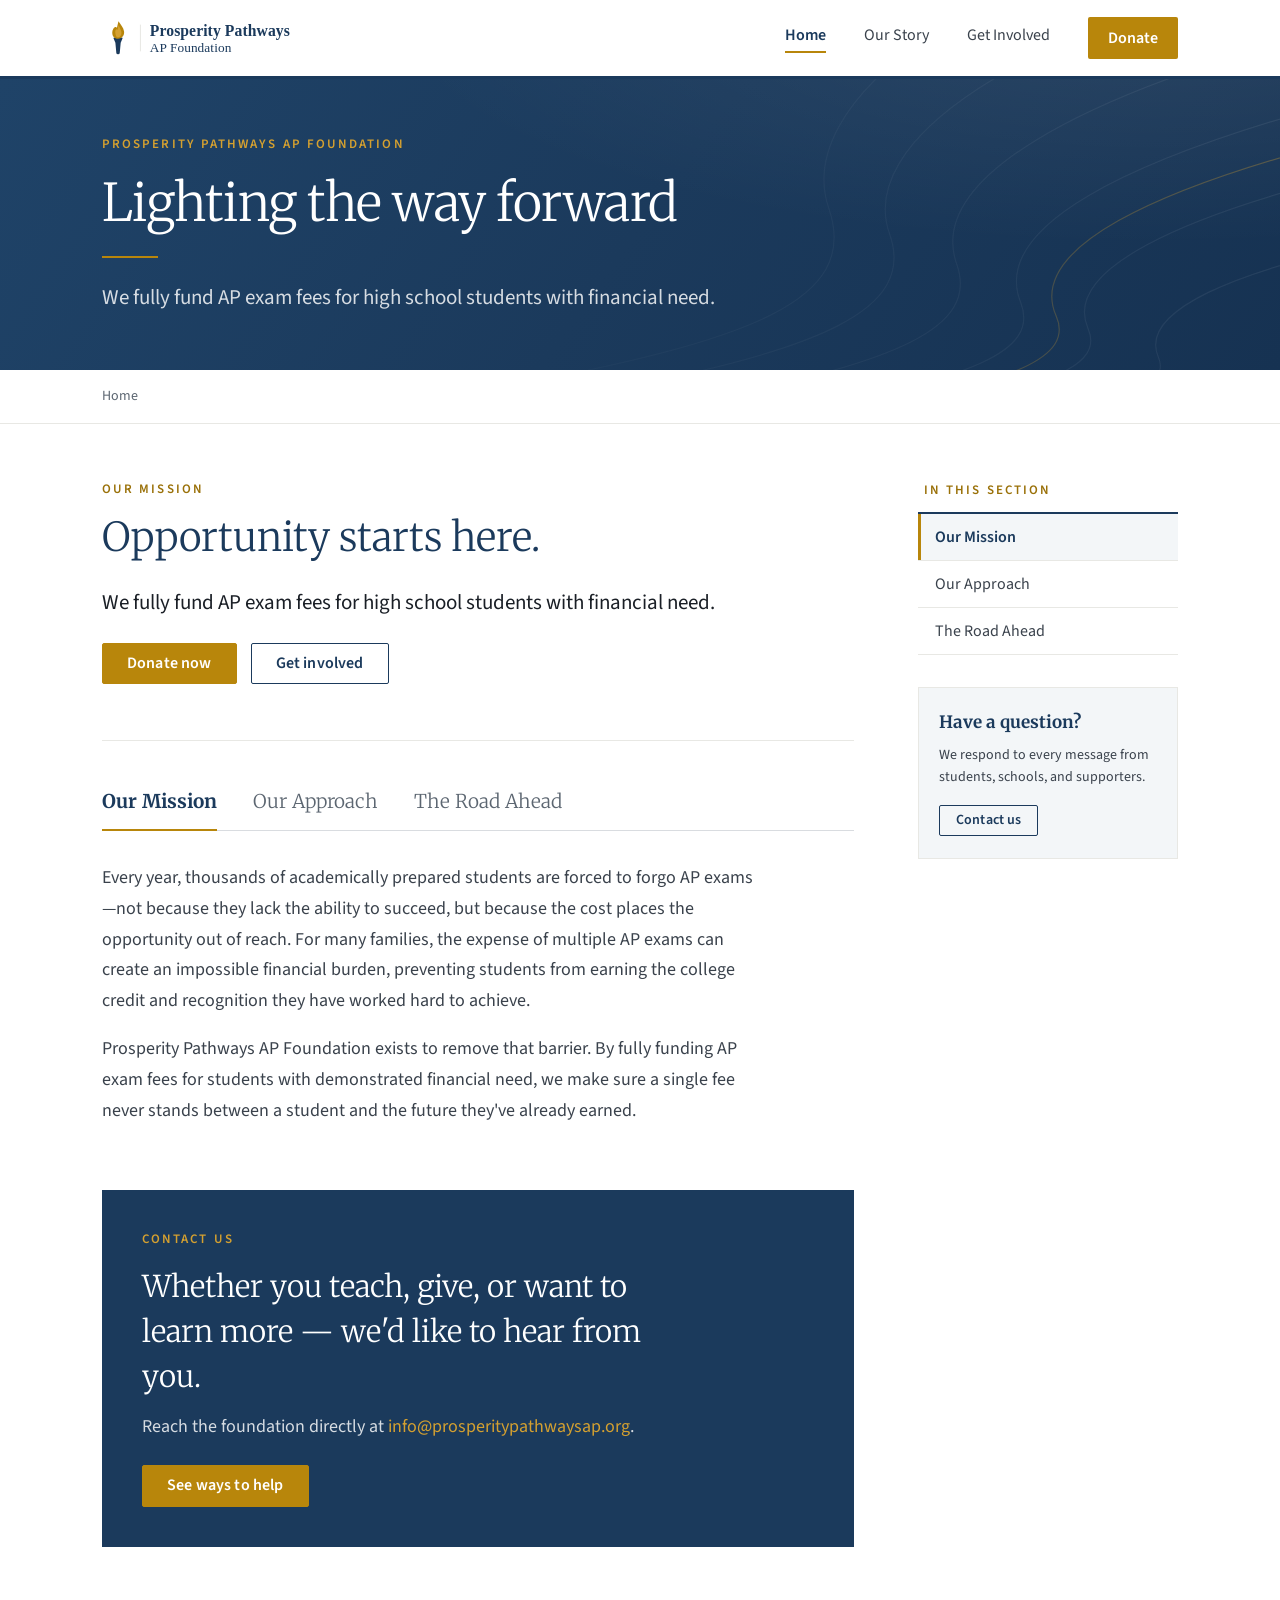
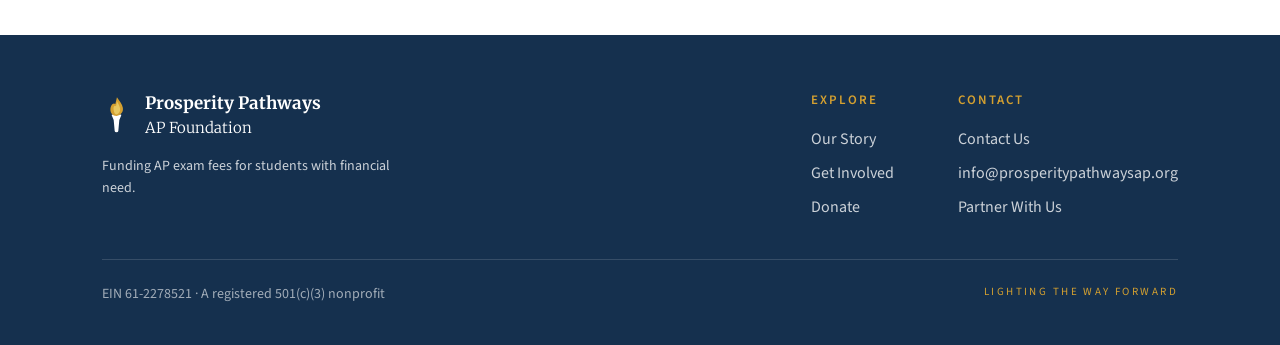
==== index.html @ 49f73cd6 "Updates" ====
<!DOCTYPE html>
<html lang="en">
<head>
  <meta charset="utf-8">
  <meta name="viewport" content="width=device-width, initial-scale=1">
  <meta name="format-detection" content="telephone=no, date=no, address=no, email=no">
  <title>Prosperity Pathways AP Foundation</title>
  <meta name="description" content="A student-founded 501(c)(3) that fully funds AP exam fees for high school students with financial need.">
  <link rel="icon" href="assets/app-icon.svg">
  <link rel="stylesheet" href="site.css">
  <script
    async
    src="https://widgets.givebutter.com/latest.umd.cjs?acct=ISYo7zKFJofUxzoT&p=other"
  ></script>
</head>
<body>
  <header class="nav">
    <div class="container nav-inner">
      <a class="nav-logo" href="index.html"><img src="assets/logo-horizontal.svg" alt="Prosperity Pathways AP Foundation"></a>
      <button class="nav-toggle" aria-label="Open menu" aria-expanded="false">
        <span></span><span></span><span></span>
      </button>
      <nav class="nav-links">
        <a href="index.html" class="active">Home</a>
        <a href="our-story.html">Our Story</a>
        <a href="get-involved.html">Get Involved</a>
        <a href="donate.html" class="cta">Donate</a>
      </nav>
    </div>
  </header>

  <section class="hero">
    <svg class="hero-contours" viewBox="0 0 1600 400" preserveAspectRatio="xMidYMid slice" aria-hidden="true">
      <defs>
        <linearGradient id="hbFade" x1="0" y1="0" x2="1" y2="0">
          <stop offset="0" stop-color="#fff" stop-opacity="0"></stop>
          <stop offset="0.42" stop-color="#fff" stop-opacity="0.25"></stop>
          <stop offset="1" stop-color="#fff" stop-opacity="1"></stop>
        </linearGradient>
        <mask id="hbMask">
          <rect width="1600" height="400" fill="url(#hbFade)"></rect>
        </mask>
      </defs>
      <g mask="url(#hbMask)" fill="none" stroke="#fff" stroke-opacity="0.07" stroke-width="1.5">
        <path d="M1720,-60 C1320,40 1160,150 1196,250 C1224,330 1120,372 880,420"/>
        <path d="M1740,30 C1380,120 1240,210 1276,298 C1300,360 1210,392 1010,430"/>
        <path d="M1760,120 C1452,190 1330,262 1360,330 C1380,376 1314,400 1160,432"/>
        <path d="M1780,210 C1528,256 1424,312 1448,366 C1462,398 1418,414 1316,436"/>
        <path d="M1700,-150 C1252,-40 1072,100 1112,212 C1146,308 1024,356 760,408"/>
        <path d="M1680,-240 C1188,-120 992,52 1036,180 C1076,296 936,344 648,400"/>
      </g>
      <path mask="url(#hbMask)" d="M1760,75 C1416,155 1286,236 1320,314 C1344,368 1262,396 1086,430"
            fill="none" stroke="#D4A030" stroke-opacity="0.32" stroke-width="1.5"/>
    </svg>
    <div class="container hero-inner">
      <div class="eyebrow">Prosperity Pathways AP Foundation</div>
      <h1>Lighting the way forward</h1>
      <div class="rule"></div>
      <p>We fully fund AP exam fees for high school students with financial need.</p>
    </div>
  </section>

  <div class="crumbs">
    <div class="container crumbs-inner"><span>Home</span></div>
  </div>

  <div class="container layout">
    <main>
      <div class="sec-head">
        <span class="eyebrow">Our Mission</span>
        <h2 class="light">Opportunity starts here.</h2>
      </div>
      <p class="lead">We fully fund AP exam fees for high school students with financial need.</p>
      <div class="btn-row" style="margin-bottom:56px">
        <a href="donate.html" class="btn btn-donate">Donate now</a>
        <a href="get-involved.html" class="btn btn-secondary">Get involved</a>
      </div>

      <hr class="hr" style="margin-top:0">

      <div class="tabs">
        <div class="tabbar" role="tablist">
          <button class="tab active" role="tab" data-tab="mission">Our Mission</button>
          <button class="tab" role="tab" data-tab="approach">Our Approach</button>
          <button class="tab" role="tab" data-tab="road">The Road Ahead</button>
        </div>
        <div class="tabpanel prose" data-panel="mission">
          <p>Every year, thousands of academically prepared students are forced to forgo AP exams—not because they lack the ability to succeed, but because the cost places the opportunity out of reach. For many families, the expense of multiple AP exams can create an impossible financial burden, preventing students from earning the college credit and recognition they have worked hard to achieve.
</p>
          <p>Prosperity Pathways AP Foundation exists to remove that barrier. By fully funding AP exam fees for students with demonstrated financial need, we make sure a single fee never stands between a student and the future they've already earned.</p>
        </div>
        <div class="tabpanel prose" data-panel="approach" hidden>
          <p>We work directly through schools rather than around them. We identify students who may qualify and confirm their eligibility together with the school, then fund the exam fee directly and register it before the deadline.</p>
        </div>
        <div class="tabpanel prose" data-panel="road" hidden>
          <p>The road ahead is straightforward: deepen our partnerships, expand to new schools, provide preparation resources, and ensure no eligible student in our partner districts misses an exam over cost.</p>
          <p>Growth, for us, is measured in helping more students acheive their goals.</p>
        </div>
      </div>

      <div class="contact">
        <div class="eyebrow">Contact Us</div>
        <h3>Whether you teach, give, or want to learn more &mdash; we'd like to hear from you.</h3>
        <p>Reach the foundation directly at <a href="mailto:info@prosperitypathwaysap.org">info@prosperitypathwaysap.org</a>.</p>
        <a href="get-involved.html" class="btn btn-donate">See ways to help</a>
      </div>
    </main>

    <aside>
      <nav aria-label="In This Section">
        <button class="side-h side-h-toggle" aria-expanded="false">In This Section <span class="side-h-arrow">▾</span></button>
        <div class="side-list-wrap">
          <ul class="side-list">
          <li><a href="#" class="active" data-jump="mission">Our Mission</a></li>
          <li><a href="#" data-jump="approach">Our Approach</a></li>
          <li><a href="#" data-jump="road">The Road Ahead</a></li>
        </ul>
        </div>
      </nav>
      <div class="side-help">
        <h3>Have a question?</h3>
        <p>We respond to every message from students, schools, and supporters.</p>
        <a href="contact.html" class="btn btn-secondary btn-sm">Contact us</a>
      </div>
    </aside>
  </div>

  <footer class="footer">
    <div class="container footer-inner">
      <div class="footer-top">
        <div class="footer-brand">
          <div class="row">
            <img src="assets/icon-torch-white.svg" alt="">
            <div class="nm">Prosperity Pathways<span>AP Foundation</span></div>
          </div>
          <p>Funding AP exam fees for students with financial need.</p>
        </div>
        <div class="footer-cols">
          <div>
            <h4>Explore</h4>
            <ul>
              <li><a href="our-story.html">Our Story</a></li>
              <li><a href="get-involved.html">Get Involved</a></li>
              <li><a href="donate.html">Donate</a></li>
            </ul>
          </div>
          <div>
            <h4>Contact</h4>
            <ul>
              <li><a href="contact.html">Contact Us</a></li>
              <li><a href="mailto:info@prosperitypathwaysap.org">info@prosperitypathwaysap.org</a></li>
              <li><a href="partner-with-us.html">Partner With Us</a></li>
            </ul>
          </div>
        </div>
      </div>
      <div class="footer-bot">
        <span class="ein">EIN 61-2278521 &middot; A registered 501(c)(3) nonprofit</span>
        <span class="tag">Lighting the way forward</span>
      </div>
    </div>
  </footer>

  <script>
    (function(){
      var tabs = document.querySelectorAll('.tab');
      var jumps = document.querySelectorAll('[data-jump]');
      function show(id){
        tabs.forEach(function(t){ t.classList.toggle('active', t.dataset.tab === id); });
        document.querySelectorAll('.tabpanel').forEach(function(p){ p.hidden = p.dataset.panel !== id; });
        jumps.forEach(function(j){ j.classList.toggle('active', j.dataset.jump === id); });
      }
      tabs.forEach(function(t){ t.addEventListener('click', function(){ show(t.dataset.tab); }); });
      jumps.forEach(function(j){ j.addEventListener('click', function(e){ e.preventDefault(); show(j.dataset.jump); }); });
    })();
  </script>
  <script>
    (function(){
      var toggle = document.querySelector(".nav-toggle");
      var links = document.querySelector(".nav-links");
      if (toggle && links) {
        toggle.addEventListener("click", function(){
          var isOpen = links.classList.toggle("open");
          toggle.classList.toggle("open", isOpen);
          toggle.setAttribute("aria-expanded", isOpen);
        });
      }
    })();
  </script>
  <script>
    (function(){
      var sideToggle = document.querySelector(".side-h-toggle");
      var sideWrap = document.querySelector(".side-list-wrap");
      if (sideToggle && sideWrap) {
        sideToggle.addEventListener("click", function(){
          var isOpen = sideWrap.classList.toggle("open");
          sideToggle.setAttribute("aria-expanded", isOpen);
        });
      }
    })();
  </script>
</body>
</html>
---- site.css ----
/* Prosperity Pathways AP Foundation — standalone website stylesheet.
   Self-contained: design tokens + component styles, no build step. */

@import url('https://fonts.googleapis.com/css2?family=Merriweather:wght@300;400;700&family=Source+Sans+3:wght@400;500;600;700&display=swap');

:root {
  --navy-900:#15304E; --navy-800:#1B3A5C; --navy-700:#244B71;
  --navy-100:#E7ECF1; --navy-050:#F3F6F8;
  --gold-700:#9A7109; --gold-600:#B8860B; --gold-400:#D4A030; --gold-100:#F6EDD6;
  --ink-900:#1A1F26; --ink-700:#3A424C; --ink-500:#5C6671; --ink-400:#8A929C;
  --line-300:#D9DCE0; --line-200:#E8E8E4; --paper-100:#F9F9F6; --white:#FFFFFF;

  --font-serif:'Merriweather',Georgia,'Times New Roman',serif;
  --font-sans:'Source Sans 3',-apple-system,BlinkMacSystemFont,'Segoe UI',sans-serif;

  --container:1140px; --col-gap:64px; --sidebar:260px; --nav-h:76px;
  --ease:cubic-bezier(.4,0,.2,1);
}

/* ---- Base ---- */
*{box-sizing:border-box}
html{scroll-behavior:smooth}
body{margin:0;background:var(--white);color:var(--ink-700);
  font-family:var(--font-sans);font-size:16px;line-height:1.5;-webkit-font-smoothing:antialiased}
a{color:var(--navy-800);text-decoration:none}
img{display:block}
.container{max-width:var(--container);margin:0 auto;padding:0 32px}
.eyebrow{font-size:13px;font-weight:600;letter-spacing:.16em;text-transform:uppercase;color:var(--gold-700)}

/* ---- Nav ---- */
.nav{position:sticky;top:0;z-index:50;background:var(--white);
  border-bottom:3px solid var(--navy-800);box-shadow:0 1px 0 rgba(27,58,92,.06)}
.nav-inner{height:var(--nav-h);display:flex;align-items:center;justify-content:space-between}
.nav-logo img{height:44px}
.nav-links{display:flex;align-items:center;gap:38px}
.nav-links a{font-size:16px;font-weight:400;color:var(--ink-700);
  padding-bottom:4px;border-bottom:2px solid transparent;transition:color .12s var(--ease)}
.nav-links a:hover{color:var(--navy-800)}
.nav-links a.active{font-weight:600;color:var(--navy-800);border-bottom-color:var(--gold-600)}
.nav-links a.cta{color:var(--white);background:var(--gold-600);font-weight:600;
  padding:9px 20px;border-radius:2px;border:0;transition:background .12s var(--ease)}
.nav-links a.cta:hover{background:var(--gold-700)}

/* ---- Hero ---- */
.hero{
  position:relative;
  overflow:hidden;
  background:
    radial-gradient(110% 150% at 90% -25%, rgba(255,255,255,0.08), rgba(255,255,255,0) 55%),
    linear-gradient(125deg, #1F4368 0%, #1B3A5C 50%, #163252 100%);
  color:var(--white);min-height:280px;display:flex;align-items:center;text-align:left
}
.hero-contours{position:absolute;inset:0;width:100%;height:100%;pointer-events:none}
.hero-inner{position:relative;z-index:1;padding-top:56px;padding-bottom:56px;width:100%}
.hero .eyebrow{color:var(--gold-400);margin-bottom:18px}
.hero h1{font-family:var(--font-serif);font-weight:300;font-size:52px;line-height:1.15;
  letter-spacing:-.01em;margin:0;max-width:880px}
.hero .rule{width:56px;height:2px;background:var(--gold-600);margin:24px 0 0}
.hero p{font-size:21px;line-height:1.5;color:rgba(255,255,255,.82);margin:24px 0 0;max-width:720px}

/* ---- Breadcrumb ---- */
.crumbs{border-bottom:1px solid var(--line-200);background:var(--white)}
.crumbs-inner{padding-top:16px;padding-bottom:16px;font-size:14px;color:var(--ink-500);display:flex;align-items:center;gap:8px;flex-wrap:wrap}
.crumbs a{color:var(--navy-800);font-weight:600}
.crumbs .sep{color:var(--gold-600)}

/* ---- Two-column layout ---- */
.layout{display:grid;grid-template-columns:1fr var(--sidebar);gap:var(--col-gap);
  align-items:start;padding-top:56px;padding-bottom:88px}
main{min-width:0}
aside{position:sticky;top:calc(var(--nav-h) + 24px)}

/* ---- Sidebar nav ---- */
.side-h{font-size:13px;font-weight:600;letter-spacing:.16em;text-transform:uppercase;
  color:var(--gold-700);padding-bottom:12px;border-bottom:2px solid var(--navy-800);margin:0}
.side-list{list-style:none;margin:0;padding:0}
.side-list li{border-bottom:1px solid var(--line-200)}
.side-list a{display:block;font-size:16px;color:var(--ink-700);padding:11px 14px;
  border-left:3px solid transparent;transition:background .12s var(--ease),color .12s var(--ease)}
.side-list a:hover{background:var(--paper-100);color:var(--navy-800)}
.side-list a.active{font-weight:600;color:var(--navy-800);border-left-color:var(--gold-600);background:var(--navy-050)}
.side-help{margin-top:32px;padding:22px 20px;background:var(--navy-050);border:1px solid var(--line-200)}
.side-help h3{font-family:var(--font-serif);font-weight:700;font-size:17px;color:var(--navy-800);margin:0 0 8px}
.side-help p{font-size:14px;line-height:1.6;color:var(--ink-700);margin:0 0 16px}

/* ---- Section heading ---- */
.sec-head{margin-bottom:24px}
.sec-head .eyebrow{display:block;margin-bottom:12px}
.sec-head h2{font-family:var(--font-serif);font-weight:700;font-size:30px;line-height:1.3;color:var(--navy-800);margin:0}
.sec-head h2.light{font-weight:300;font-size:40px}

/* ---- Prose ---- */
.prose{font-size:18px;line-height:1.7;color:var(--ink-700);max-width:660px}
.prose p{margin:0 0 18px}
.prose p:last-child{margin-bottom:0}
.lead{font-size:21px;line-height:1.5;color:var(--ink-900);max-width:640px;margin:0 0 24px}

/* ---- Buttons ---- */
.btn{display:inline-flex;align-items:center;justify-content:center;gap:10px;
  font-family:var(--font-sans);font-weight:600;font-size:16px;line-height:1.1;letter-spacing:.01em;
  padding:11px 24px;border-radius:2px;border:1px solid transparent;cursor:pointer;
  transition:background .12s var(--ease),color .12s var(--ease),border-color .12s var(--ease)}
.btn-lg{padding:15px 34px;font-size:18px}
.btn-sm{padding:7px 16px;font-size:14px}
.btn-primary{background:var(--navy-800);color:var(--white);border-color:var(--navy-800)}
.btn-primary:hover{background:var(--navy-700);border-color:var(--navy-700)}
.btn-secondary{background:transparent;color:var(--navy-800);border-color:var(--navy-800)}
.btn-secondary:hover{background:var(--navy-800);color:var(--white)}
.btn-donate{background:var(--gold-600);color:var(--white);border-color:var(--gold-600)}
.btn-donate:hover{background:var(--gold-700);border-color:var(--gold-700)}
.btn-row{display:flex;gap:14px;flex-wrap:wrap}

/* ---- Divider ---- */
.hr{border:0;height:0;border-top:1px solid var(--line-200);margin:48px 0}
.hr-gold{border:0;height:0;border-top:2px solid var(--gold-600);width:56px;margin:0}

/* ---- Tabs (home) ---- */
.tabs{margin-top:48px}
.tabbar{display:flex;gap:36px;border-bottom:1px solid var(--line-300)}
.tab{appearance:none;background:none;border:0;cursor:pointer;font-family:var(--font-serif);
  font-size:19px;font-weight:300;color:var(--ink-500);padding:0 0 16px;margin-bottom:-1px;
  border-bottom:2px solid transparent;transition:color .12s var(--ease)}
.tab:hover{color:var(--navy-800)}
.tab.active{font-weight:700;color:var(--navy-800);border-bottom-color:var(--gold-600)}
.tabpanel{padding-top:32px}
.tabpanel[hidden]{display:none}

/* ---- Contact block ---- */
.contact{margin-top:64px;background:var(--navy-800);color:var(--white);padding:40px}
.contact .eyebrow{color:var(--gold-400);margin-bottom:14px}
.contact h3{font-family:var(--font-serif);font-weight:300;font-size:30px;margin:0 0 14px;max-width:520px}
.contact p{font-size:18px;line-height:1.6;color:rgba(255,255,255,.82);margin:0 0 24px;max-width:520px}
.contact a{color:var(--gold-400)}
.contact a.btn{color:var(--white)}

/* ---- Impact list (donate) ---- */
.impact-label{font-size:14px;font-weight:600;color:var(--ink-500);margin:0 0 14px}
.impact-list{list-style:none;margin:0 0 36px;padding:0;display:flex;flex-direction:column;gap:10px;max-width:480px}
.impact-list li{font-size:16px;line-height:1.5;color:var(--ink-700)}
.impact-list strong{color:var(--navy-800);font-family:var(--font-serif);font-weight:700}
.impact-list li.recommended{background:var(--gold-100);margin:0 -16px;padding:10px 16px;border-radius:4px}
.impact-list .rec-tag{display:inline-block;margin-left:8px;font-size:11px;font-weight:700;letter-spacing:.08em;text-transform:uppercase;color:var(--gold-700);background:var(--white);padding:2px 8px;border-radius:999px;vertical-align:middle}
.donate-action{display:flex;align-items:center;gap:18px;flex-wrap:wrap;margin-bottom:8px}
.donate-widget{margin-bottom:8px;max-width:480px}
.donate-action .note{font-size:14px;color:var(--ink-500)}
.donate-action .note strong{color:var(--navy-800)}
.other-input{font-family:var(--font-sans,inherit);font-size:16px;padding:13px 16px;border:1px solid var(--line-300);
  border-radius:4px;width:160px;color:var(--navy-800)}
.other-input:focus{outline:none;border-color:var(--navy-800)}

/* ---- Definition list (contact) ---- */
.dl{margin:0;display:grid;grid-template-columns:140px 1fr;row-gap:12px;font-size:16px}
.dl dt{color:var(--ink-400);font-weight:600}
.dl dd{margin:0}

/* ---- Bio cards ---- */
.bios{display:flex;flex-direction:column;gap:12px;margin-top:8px}
.bio{border:1px solid var(--ink-100,#e8e6df);border-radius:6px;padding:0 20px}
.bio summary{display:flex;gap:20px;align-items:center;padding:16px 0;cursor:pointer;list-style:none}
.bio summary::-webkit-details-marker{display:none}
.bio summary::marker{content:''}
.bio .mono,.bio .avatar{width:76px;height:76px;flex:none;border-radius:2px;background:var(--navy-800);color:var(--white);
  display:flex;align-items:center;justify-content:center;font-family:var(--font-serif);font-weight:300;font-size:26px;overflow:hidden}
.bio .avatar img{width:100%;height:100%;object-fit:cover;display:block}
.bio .avatar .avatar-fallback{width:100%;height:100%;display:none;align-items:center;justify-content:center}
.bio .bio-head{flex:1}
.bio h3{font-family:var(--font-serif);font-weight:700;font-size:17px;color:var(--navy-800);margin:0}
.bio .role{font-size:12px;font-weight:600;letter-spacing:.14em;text-transform:uppercase;color:var(--gold-700);margin:4px 0 0}
.bio .role .tag{display:inline-block;margin-left:8px;padding:2px 8px;border-radius:999px;background:var(--ink-100,#f0efe9);color:var(--ink-500);font-size:11px;letter-spacing:.1em;text-transform:uppercase;font-weight:600;vertical-align:middle}
.bio .chevron{flex:none;font-size:22px;color:var(--ink-400);transition:transform .2s ease}
.bio[open] .chevron{transform:rotate(90deg)}
.bio p{font-size:15px;line-height:1.7;color:var(--ink-700);margin:0 0 14px;max-width:560px}
.bio p:last-of-type{margin-bottom:20px}
.bios + .sec-head,.bios + .bio-group-head{margin-top:48px}
.bio-group-head{font-family:var(--font-serif);font-weight:700;font-size:16px;color:var(--navy-800);margin:0 0 16px}

/* ---- Testimonials ---- */
.testimonials{display:grid;grid-template-columns:repeat(auto-fit,minmax(280px,1fr));gap:24px;margin-bottom:48px}
.testimonial{background:var(--white);border:1px solid var(--line-300);padding:28px}
.testimonial .quote-mark{font-family:var(--font-serif);font-size:48px;line-height:.6;color:var(--gold-600);margin:0 0 8px}
.testimonial .quote-text{font-size:16px;line-height:1.7;color:var(--ink-700);margin:0 0 22px}
.testimonial .t-foot{display:flex;align-items:center;gap:14px}
.testimonial .avatar{width:48px;height:48px;flex:none;border-radius:2px;background:var(--navy-800);color:var(--white);
  display:flex;align-items:center;justify-content:center;font-family:var(--font-serif);font-weight:300;font-size:17px;overflow:hidden}
.testimonial .avatar img{width:100%;height:100%;object-fit:cover;display:block}
.testimonial .avatar .avatar-fallback{width:100%;height:100%;display:none;align-items:center;justify-content:center}
.testimonial .t-name{font-weight:700;color:var(--navy-800);font-size:15px}
.testimonial .t-role{font-size:13px;color:var(--ink-500)}

/* ---- Get Involved sections ---- */
.involve{margin-bottom:48px}
.involve:last-child{margin-bottom:0}
.involve p{max-width:620px;margin:0 0 22px}

/* ---- Footer ---- */
.footer{background:var(--navy-900);color:rgba(255,255,255,.78)}
.footer-inner{padding-top:56px;padding-bottom:40px}
.footer-top{display:flex;justify-content:space-between;gap:48px;flex-wrap:wrap}
.footer-brand{max-width:320px}
.footer-brand .row{display:flex;align-items:center;gap:14px;margin-bottom:16px}
.footer-brand img{height:40px}
.footer-brand .nm{font-family:var(--font-serif);font-weight:700;font-size:17px;color:var(--white)}
.footer-brand .nm span{display:block;font-weight:300;font-size:15px}
.footer-brand p{font-size:14px;line-height:1.6;margin:0}
.footer-cols{display:flex;gap:64px;flex-wrap:wrap}
.footer-cols h4{font-size:13px;font-weight:600;letter-spacing:.16em;text-transform:uppercase;color:var(--gold-400);margin:0 0 16px}
.footer-cols ul{list-style:none;margin:0;padding:0;display:flex;flex-direction:column;gap:10px}
.footer-cols a{color:rgba(255,255,255,.78);transition:color .12s var(--ease)}
.footer-cols a:hover{color:var(--white)}
.footer-bot{border-top:1px solid rgba(255,255,255,.14);margin-top:40px;padding-top:24px;
  display:flex;justify-content:space-between;gap:16px;flex-wrap:wrap}
.footer-bot .ein{font-size:14px;color:rgba(255,255,255,.6)}
.footer-bot .tag{font-size:11px;letter-spacing:.22em;text-transform:uppercase;color:var(--gold-400)}

/* ---- Form embed (share your story) ---- */
.form-embed{width:100%;border:1px solid var(--line-300);border-radius:4px;margin:24px 0}

/* ---- Hamburger toggle (hidden on desktop) ---- */
.nav-toggle{display:none;flex-direction:column;justify-content:center;gap:5px;
  width:32px;height:32px;background:none;border:0;cursor:pointer;padding:0}
.nav-toggle span{display:block;width:100%;height:2px;background:var(--navy-800);
  transition:transform .2s var(--ease),opacity .2s var(--ease)}
.nav-toggle.open span:nth-child(1){transform:translateY(7px) rotate(45deg)}
.nav-toggle.open span:nth-child(2){opacity:0}
.nav-toggle.open span:nth-child(3){transform:translateY(-7px) rotate(-45deg)}

/* ---- Sidebar accordion toggle (acts as plain heading on desktop) ---- */
.side-h-toggle{display:flex;align-items:center;justify-content:space-between;width:100%;
  background:none;border:0;cursor:default;text-align:left;font:inherit;
  font-size:13px;font-weight:600;letter-spacing:.16em;text-transform:uppercase;
  color:var(--gold-700);padding-bottom:12px;border-bottom:2px solid var(--navy-800);margin:0}
.side-h-arrow{display:none}

/* ---- Responsive ---- */
@media (max-width:880px){
  .layout{grid-template-columns:1fr;gap:48px}
  aside{position:static}
  .hero h1{font-size:38px}
  .nav-logo img{height:38px}
}

@media (max-width:880px){
  /* Sidebar becomes a real accordion only at narrower widths, where it would otherwise drop below content */
  .side-h-toggle{cursor:pointer}
  .side-h-arrow{display:inline-block;transition:transform .2s var(--ease)}
  .side-h-toggle[aria-expanded="true"] .side-h-arrow{transform:rotate(180deg)}
  .side-list-wrap{max-height:0;overflow:hidden;transition:max-height .25s var(--ease)}
  .side-list-wrap.open{max-height:600px}
}

@media (max-width:768px){
  .nav-toggle{display:flex}
  .nav-links{display:none;position:absolute;top:100%;left:0;right:0;
    flex-direction:column;align-items:stretch;gap:0;background:var(--white);
    border-bottom:3px solid var(--navy-800);box-shadow:0 8px 16px rgba(27,58,92,.12);
    padding:8px 0}
  .nav-links.open{display:flex}
  .nav-links a{padding:14px 32px;border-bottom:1px solid var(--line-200);border-left:0}
  .nav-links a.cta{margin:8px 32px;text-align:center;border-radius:2px}
  .nav{position:relative}
}

@media (max-width:560px){
  .hero h1{font-size:32px}
  body{overflow-x:hidden}
}
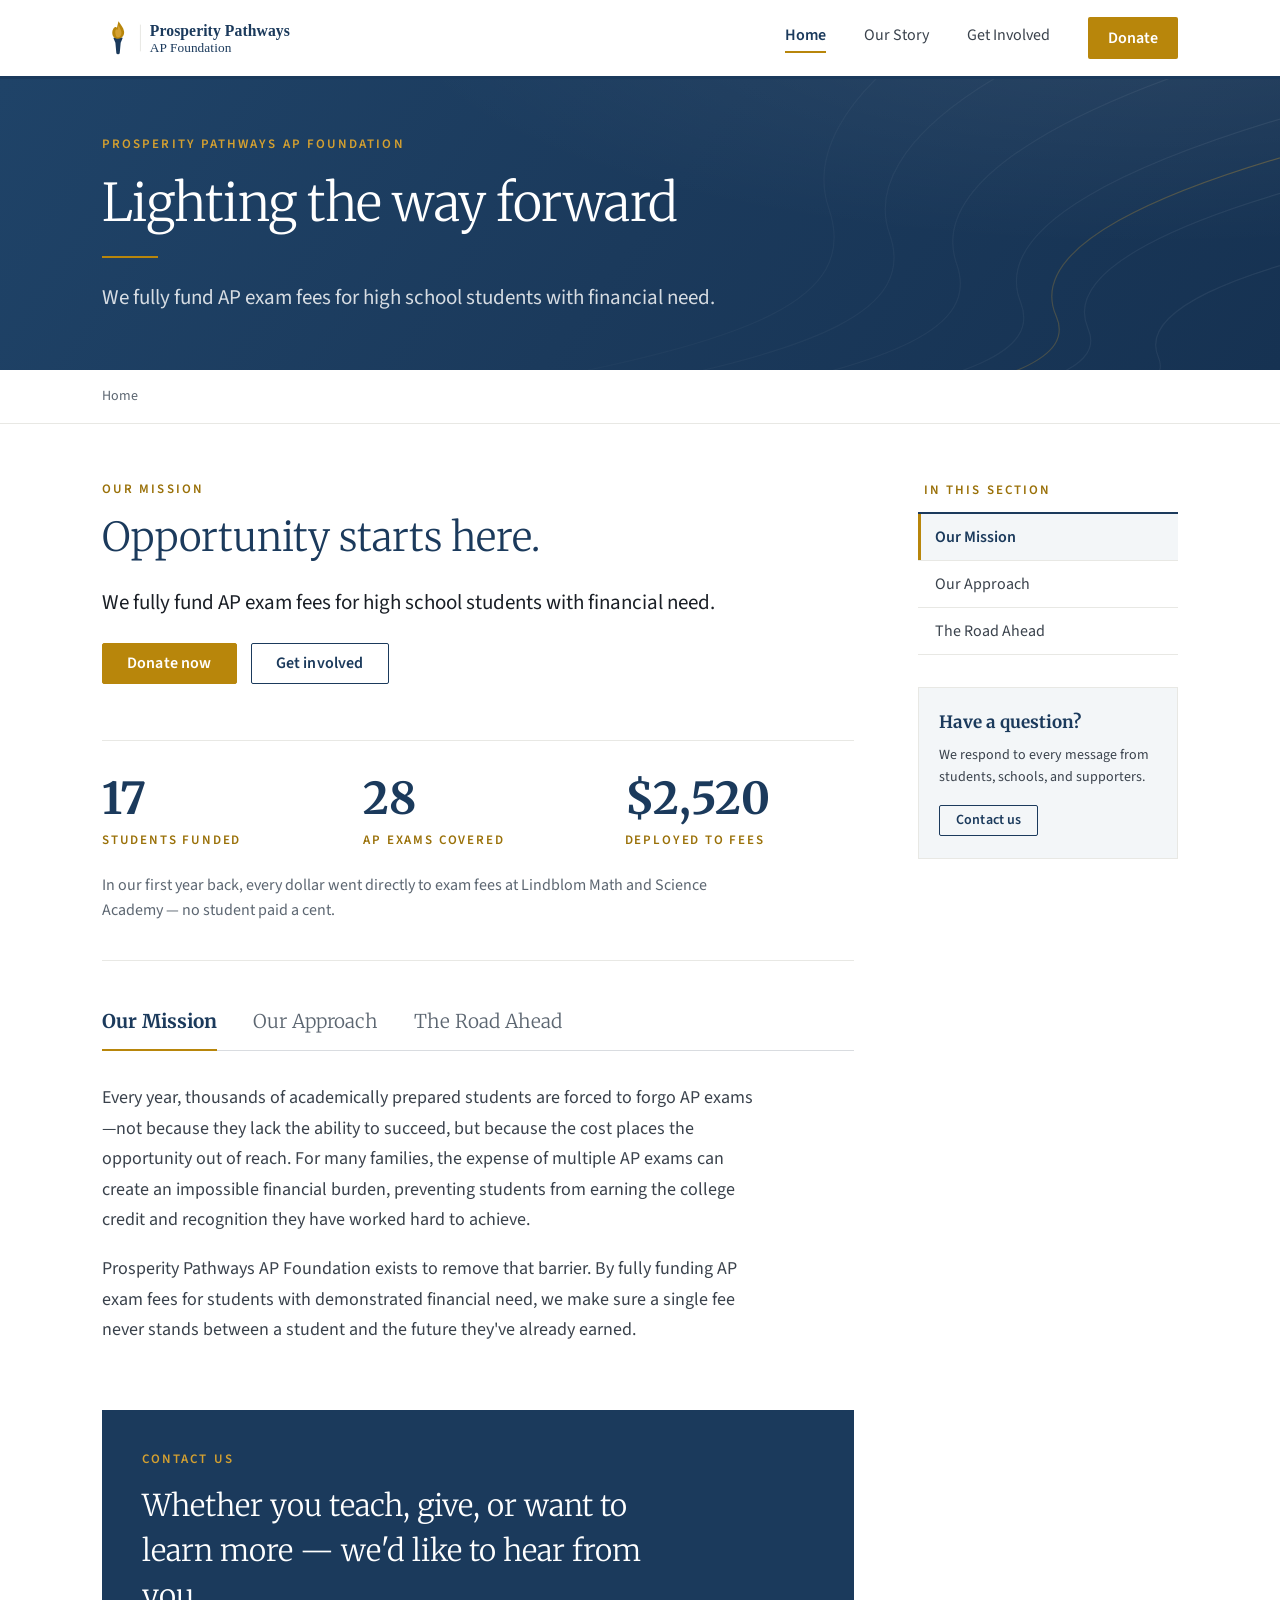
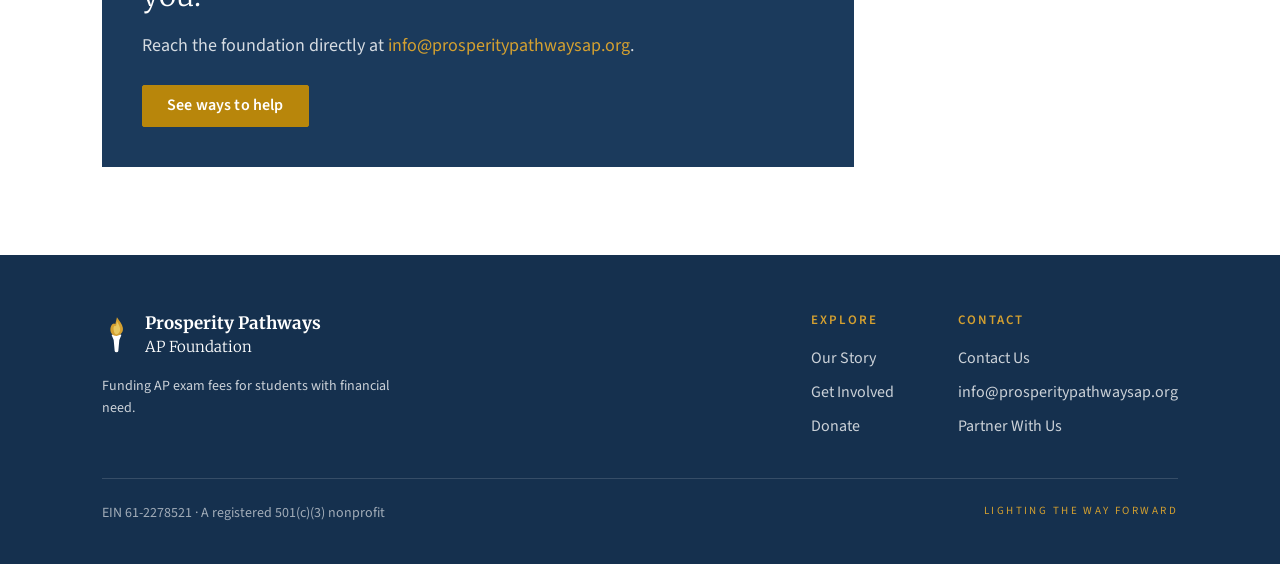
==== commit 3ae3b23a: "Add first-year impact stats section to homepage Shows students funded, exams covered, and dollars de" ====
--- a/index.html
+++ b/index.html
@@ -76,7 +76,23 @@
         <a href="get-involved.html" class="btn btn-secondary">Get involved</a>
       </div>
 
-      <hr class="hr" style="margin-top:0">
+      <div class="impact-stats">
+        <div class="stat-row">
+          <div class="stat">
+            <div class="stat-num">17</div>
+            <div class="stat-label">Students funded</div>
+          </div>
+          <div class="stat">
+            <div class="stat-num">28</div>
+            <div class="stat-label">AP exams covered</div>
+          </div>
+          <div class="stat">
+            <div class="stat-num">$2,520</div>
+            <div class="stat-label">Deployed to fees</div>
+          </div>
+        </div>
+        <p class="stat-note">In our first year back, every dollar went directly to exam fees at Lindblom Math and Science Academy &mdash; no student paid a cent.</p>
+      </div>
 
       <div class="tabs">
         <div class="tabbar" role="tablist">
@@ -93,7 +109,7 @@
           <p>We work directly through schools rather than around them. We identify students who may qualify and confirm their eligibility together with the school, then fund the exam fee directly and register it before the deadline.</p>
         </div>
         <div class="tabpanel prose" data-panel="road" hidden>
-          <p>The road ahead is straightforward: deepen our partnerships, expand to new schools, provide preparation resources, and ensure no eligible student in our partner districts misses an exam over cost.</p>
+          <p>In our first year back we funded 28 AP exams for 17 students at Lindblom Math and Science Academy. The road ahead is straightforward: deepen our partnerships, expand to new schools, provide preparation resources, and ensure no eligible student in our partner districts misses an exam over cost.</p>
           <p>Growth, for us, is measured in helping more students acheive their goals.</p>
         </div>
       </div>
--- a/site.css
+++ b/site.css
@@ -1,266 +1,276 @@
-/* Prosperity Pathways AP Foundation — standalone website stylesheet.
-   Self-contained: design tokens + component styles, no build step. */
-
-@import url('https://fonts.googleapis.com/css2?family=Merriweather:wght@300;400;700&family=Source+Sans+3:wght@400;500;600;700&display=swap');
-
-:root {
-  --navy-900:#15304E; --navy-800:#1B3A5C; --navy-700:#244B71;
-  --navy-100:#E7ECF1; --navy-050:#F3F6F8;
-  --gold-700:#9A7109; --gold-600:#B8860B; --gold-400:#D4A030; --gold-100:#F6EDD6;
-  --ink-900:#1A1F26; --ink-700:#3A424C; --ink-500:#5C6671; --ink-400:#8A929C;
-  --line-300:#D9DCE0; --line-200:#E8E8E4; --paper-100:#F9F9F6; --white:#FFFFFF;
-
-  --font-serif:'Merriweather',Georgia,'Times New Roman',serif;
-  --font-sans:'Source Sans 3',-apple-system,BlinkMacSystemFont,'Segoe UI',sans-serif;
-
-  --container:1140px; --col-gap:64px; --sidebar:260px; --nav-h:76px;
-  --ease:cubic-bezier(.4,0,.2,1);
-}
-
-/* ---- Base ---- */
-*{box-sizing:border-box}
-html{scroll-behavior:smooth}
-body{margin:0;background:var(--white);color:var(--ink-700);
-  font-family:var(--font-sans);font-size:16px;line-height:1.5;-webkit-font-smoothing:antialiased}
-a{color:var(--navy-800);text-decoration:none}
-img{display:block}
-.container{max-width:var(--container);margin:0 auto;padding:0 32px}
-.eyebrow{font-size:13px;font-weight:600;letter-spacing:.16em;text-transform:uppercase;color:var(--gold-700)}
-
-/* ---- Nav ---- */
-.nav{position:sticky;top:0;z-index:50;background:var(--white);
-  border-bottom:3px solid var(--navy-800);box-shadow:0 1px 0 rgba(27,58,92,.06)}
-.nav-inner{height:var(--nav-h);display:flex;align-items:center;justify-content:space-between}
-.nav-logo img{height:44px}
-.nav-links{display:flex;align-items:center;gap:38px}
-.nav-links a{font-size:16px;font-weight:400;color:var(--ink-700);
-  padding-bottom:4px;border-bottom:2px solid transparent;transition:color .12s var(--ease)}
-.nav-links a:hover{color:var(--navy-800)}
-.nav-links a.active{font-weight:600;color:var(--navy-800);border-bottom-color:var(--gold-600)}
-.nav-links a.cta{color:var(--white);background:var(--gold-600);font-weight:600;
-  padding:9px 20px;border-radius:2px;border:0;transition:background .12s var(--ease)}
-.nav-links a.cta:hover{background:var(--gold-700)}
-
-/* ---- Hero ---- */
-.hero{
-  position:relative;
-  overflow:hidden;
-  background:
-    radial-gradient(110% 150% at 90% -25%, rgba(255,255,255,0.08), rgba(255,255,255,0) 55%),
-    linear-gradient(125deg, #1F4368 0%, #1B3A5C 50%, #163252 100%);
-  color:var(--white);min-height:280px;display:flex;align-items:center;text-align:left
-}
-.hero-contours{position:absolute;inset:0;width:100%;height:100%;pointer-events:none}
-.hero-inner{position:relative;z-index:1;padding-top:56px;padding-bottom:56px;width:100%}
-.hero .eyebrow{color:var(--gold-400);margin-bottom:18px}
-.hero h1{font-family:var(--font-serif);font-weight:300;font-size:52px;line-height:1.15;
-  letter-spacing:-.01em;margin:0;max-width:880px}
-.hero .rule{width:56px;height:2px;background:var(--gold-600);margin:24px 0 0}
-.hero p{font-size:21px;line-height:1.5;color:rgba(255,255,255,.82);margin:24px 0 0;max-width:720px}
-
-/* ---- Breadcrumb ---- */
-.crumbs{border-bottom:1px solid var(--line-200);background:var(--white)}
-.crumbs-inner{padding-top:16px;padding-bottom:16px;font-size:14px;color:var(--ink-500);display:flex;align-items:center;gap:8px;flex-wrap:wrap}
-.crumbs a{color:var(--navy-800);font-weight:600}
-.crumbs .sep{color:var(--gold-600)}
-
-/* ---- Two-column layout ---- */
-.layout{display:grid;grid-template-columns:1fr var(--sidebar);gap:var(--col-gap);
-  align-items:start;padding-top:56px;padding-bottom:88px}
-main{min-width:0}
-aside{position:sticky;top:calc(var(--nav-h) + 24px)}
-
-/* ---- Sidebar nav ---- */
-.side-h{font-size:13px;font-weight:600;letter-spacing:.16em;text-transform:uppercase;
-  color:var(--gold-700);padding-bottom:12px;border-bottom:2px solid var(--navy-800);margin:0}
-.side-list{list-style:none;margin:0;padding:0}
-.side-list li{border-bottom:1px solid var(--line-200)}
-.side-list a{display:block;font-size:16px;color:var(--ink-700);padding:11px 14px;
-  border-left:3px solid transparent;transition:background .12s var(--ease),color .12s var(--ease)}
-.side-list a:hover{background:var(--paper-100);color:var(--navy-800)}
-.side-list a.active{font-weight:600;color:var(--navy-800);border-left-color:var(--gold-600);background:var(--navy-050)}
-.side-help{margin-top:32px;padding:22px 20px;background:var(--navy-050);border:1px solid var(--line-200)}
-.side-help h3{font-family:var(--font-serif);font-weight:700;font-size:17px;color:var(--navy-800);margin:0 0 8px}
-.side-help p{font-size:14px;line-height:1.6;color:var(--ink-700);margin:0 0 16px}
-
-/* ---- Section heading ---- */
-.sec-head{margin-bottom:24px}
-.sec-head .eyebrow{display:block;margin-bottom:12px}
-.sec-head h2{font-family:var(--font-serif);font-weight:700;font-size:30px;line-height:1.3;color:var(--navy-800);margin:0}
-.sec-head h2.light{font-weight:300;font-size:40px}
-
-/* ---- Prose ---- */
-.prose{font-size:18px;line-height:1.7;color:var(--ink-700);max-width:660px}
-.prose p{margin:0 0 18px}
-.prose p:last-child{margin-bottom:0}
-.lead{font-size:21px;line-height:1.5;color:var(--ink-900);max-width:640px;margin:0 0 24px}
-
-/* ---- Buttons ---- */
-.btn{display:inline-flex;align-items:center;justify-content:center;gap:10px;
-  font-family:var(--font-sans);font-weight:600;font-size:16px;line-height:1.1;letter-spacing:.01em;
-  padding:11px 24px;border-radius:2px;border:1px solid transparent;cursor:pointer;
-  transition:background .12s var(--ease),color .12s var(--ease),border-color .12s var(--ease)}
-.btn-lg{padding:15px 34px;font-size:18px}
-.btn-sm{padding:7px 16px;font-size:14px}
-.btn-primary{background:var(--navy-800);color:var(--white);border-color:var(--navy-800)}
-.btn-primary:hover{background:var(--navy-700);border-color:var(--navy-700)}
-.btn-secondary{background:transparent;color:var(--navy-800);border-color:var(--navy-800)}
-.btn-secondary:hover{background:var(--navy-800);color:var(--white)}
-.btn-donate{background:var(--gold-600);color:var(--white);border-color:var(--gold-600)}
-.btn-donate:hover{background:var(--gold-700);border-color:var(--gold-700)}
-.btn-row{display:flex;gap:14px;flex-wrap:wrap}
-
-/* ---- Divider ---- */
-.hr{border:0;height:0;border-top:1px solid var(--line-200);margin:48px 0}
-.hr-gold{border:0;height:0;border-top:2px solid var(--gold-600);width:56px;margin:0}
-
-/* ---- Tabs (home) ---- */
-.tabs{margin-top:48px}
-.tabbar{display:flex;gap:36px;border-bottom:1px solid var(--line-300)}
-.tab{appearance:none;background:none;border:0;cursor:pointer;font-family:var(--font-serif);
-  font-size:19px;font-weight:300;color:var(--ink-500);padding:0 0 16px;margin-bottom:-1px;
-  border-bottom:2px solid transparent;transition:color .12s var(--ease)}
-.tab:hover{color:var(--navy-800)}
-.tab.active{font-weight:700;color:var(--navy-800);border-bottom-color:var(--gold-600)}
-.tabpanel{padding-top:32px}
-.tabpanel[hidden]{display:none}
-
-/* ---- Contact block ---- */
-.contact{margin-top:64px;background:var(--navy-800);color:var(--white);padding:40px}
-.contact .eyebrow{color:var(--gold-400);margin-bottom:14px}
-.contact h3{font-family:var(--font-serif);font-weight:300;font-size:30px;margin:0 0 14px;max-width:520px}
-.contact p{font-size:18px;line-height:1.6;color:rgba(255,255,255,.82);margin:0 0 24px;max-width:520px}
-.contact a{color:var(--gold-400)}
-.contact a.btn{color:var(--white)}
-
-/* ---- Impact list (donate) ---- */
-.impact-label{font-size:14px;font-weight:600;color:var(--ink-500);margin:0 0 14px}
-.impact-list{list-style:none;margin:0 0 36px;padding:0;display:flex;flex-direction:column;gap:10px;max-width:480px}
-.impact-list li{font-size:16px;line-height:1.5;color:var(--ink-700)}
-.impact-list strong{color:var(--navy-800);font-family:var(--font-serif);font-weight:700}
-.impact-list li.recommended{background:var(--gold-100);margin:0 -16px;padding:10px 16px;border-radius:4px}
-.impact-list .rec-tag{display:inline-block;margin-left:8px;font-size:11px;font-weight:700;letter-spacing:.08em;text-transform:uppercase;color:var(--gold-700);background:var(--white);padding:2px 8px;border-radius:999px;vertical-align:middle}
-.donate-action{display:flex;align-items:center;gap:18px;flex-wrap:wrap;margin-bottom:8px}
-.donate-widget{margin-bottom:8px;max-width:480px}
-.donate-action .note{font-size:14px;color:var(--ink-500)}
-.donate-action .note strong{color:var(--navy-800)}
-.other-input{font-family:var(--font-sans,inherit);font-size:16px;padding:13px 16px;border:1px solid var(--line-300);
-  border-radius:4px;width:160px;color:var(--navy-800)}
-.other-input:focus{outline:none;border-color:var(--navy-800)}
-
-/* ---- Definition list (contact) ---- */
-.dl{margin:0;display:grid;grid-template-columns:140px 1fr;row-gap:12px;font-size:16px}
-.dl dt{color:var(--ink-400);font-weight:600}
-.dl dd{margin:0}
-
-/* ---- Bio cards ---- */
-.bios{display:flex;flex-direction:column;gap:12px;margin-top:8px}
-.bio{border:1px solid var(--ink-100,#e8e6df);border-radius:6px;padding:0 20px}
-.bio summary{display:flex;gap:20px;align-items:center;padding:16px 0;cursor:pointer;list-style:none}
-.bio summary::-webkit-details-marker{display:none}
-.bio summary::marker{content:''}
-.bio .mono,.bio .avatar{width:76px;height:76px;flex:none;border-radius:2px;background:var(--navy-800);color:var(--white);
-  display:flex;align-items:center;justify-content:center;font-family:var(--font-serif);font-weight:300;font-size:26px;overflow:hidden}
-.bio .avatar img{width:100%;height:100%;object-fit:cover;display:block}
-.bio .avatar .avatar-fallback{width:100%;height:100%;display:none;align-items:center;justify-content:center}
-.bio .bio-head{flex:1}
-.bio h3{font-family:var(--font-serif);font-weight:700;font-size:17px;color:var(--navy-800);margin:0}
-.bio .role{font-size:12px;font-weight:600;letter-spacing:.14em;text-transform:uppercase;color:var(--gold-700);margin:4px 0 0}
-.bio .role .tag{display:inline-block;margin-left:8px;padding:2px 8px;border-radius:999px;background:var(--ink-100,#f0efe9);color:var(--ink-500);font-size:11px;letter-spacing:.1em;text-transform:uppercase;font-weight:600;vertical-align:middle}
-.bio .chevron{flex:none;font-size:22px;color:var(--ink-400);transition:transform .2s ease}
-.bio[open] .chevron{transform:rotate(90deg)}
-.bio p{font-size:15px;line-height:1.7;color:var(--ink-700);margin:0 0 14px;max-width:560px}
-.bio p:last-of-type{margin-bottom:20px}
-.bios + .sec-head,.bios + .bio-group-head{margin-top:48px}
-.bio-group-head{font-family:var(--font-serif);font-weight:700;font-size:16px;color:var(--navy-800);margin:0 0 16px}
-
-/* ---- Testimonials ---- */
-.testimonials{display:grid;grid-template-columns:repeat(auto-fit,minmax(280px,1fr));gap:24px;margin-bottom:48px}
-.testimonial{background:var(--white);border:1px solid var(--line-300);padding:28px}
-.testimonial .quote-mark{font-family:var(--font-serif);font-size:48px;line-height:.6;color:var(--gold-600);margin:0 0 8px}
-.testimonial .quote-text{font-size:16px;line-height:1.7;color:var(--ink-700);margin:0 0 22px}
-.testimonial .t-foot{display:flex;align-items:center;gap:14px}
-.testimonial .avatar{width:48px;height:48px;flex:none;border-radius:2px;background:var(--navy-800);color:var(--white);
-  display:flex;align-items:center;justify-content:center;font-family:var(--font-serif);font-weight:300;font-size:17px;overflow:hidden}
-.testimonial .avatar img{width:100%;height:100%;object-fit:cover;display:block}
-.testimonial .avatar .avatar-fallback{width:100%;height:100%;display:none;align-items:center;justify-content:center}
-.testimonial .t-name{font-weight:700;color:var(--navy-800);font-size:15px}
-.testimonial .t-role{font-size:13px;color:var(--ink-500)}
-
-/* ---- Get Involved sections ---- */
-.involve{margin-bottom:48px}
-.involve:last-child{margin-bottom:0}
-.involve p{max-width:620px;margin:0 0 22px}
-
-/* ---- Footer ---- */
-.footer{background:var(--navy-900);color:rgba(255,255,255,.78)}
-.footer-inner{padding-top:56px;padding-bottom:40px}
-.footer-top{display:flex;justify-content:space-between;gap:48px;flex-wrap:wrap}
-.footer-brand{max-width:320px}
-.footer-brand .row{display:flex;align-items:center;gap:14px;margin-bottom:16px}
-.footer-brand img{height:40px}
-.footer-brand .nm{font-family:var(--font-serif);font-weight:700;font-size:17px;color:var(--white)}
-.footer-brand .nm span{display:block;font-weight:300;font-size:15px}
-.footer-brand p{font-size:14px;line-height:1.6;margin:0}
-.footer-cols{display:flex;gap:64px;flex-wrap:wrap}
-.footer-cols h4{font-size:13px;font-weight:600;letter-spacing:.16em;text-transform:uppercase;color:var(--gold-400);margin:0 0 16px}
-.footer-cols ul{list-style:none;margin:0;padding:0;display:flex;flex-direction:column;gap:10px}
-.footer-cols a{color:rgba(255,255,255,.78);transition:color .12s var(--ease)}
-.footer-cols a:hover{color:var(--white)}
-.footer-bot{border-top:1px solid rgba(255,255,255,.14);margin-top:40px;padding-top:24px;
-  display:flex;justify-content:space-between;gap:16px;flex-wrap:wrap}
-.footer-bot .ein{font-size:14px;color:rgba(255,255,255,.6)}
-.footer-bot .tag{font-size:11px;letter-spacing:.22em;text-transform:uppercase;color:var(--gold-400)}
-
-/* ---- Form embed (share your story) ---- */
-.form-embed{width:100%;border:1px solid var(--line-300);border-radius:4px;margin:24px 0}
-
-/* ---- Hamburger toggle (hidden on desktop) ---- */
-.nav-toggle{display:none;flex-direction:column;justify-content:center;gap:5px;
-  width:32px;height:32px;background:none;border:0;cursor:pointer;padding:0}
-.nav-toggle span{display:block;width:100%;height:2px;background:var(--navy-800);
-  transition:transform .2s var(--ease),opacity .2s var(--ease)}
-.nav-toggle.open span:nth-child(1){transform:translateY(7px) rotate(45deg)}
-.nav-toggle.open span:nth-child(2){opacity:0}
-.nav-toggle.open span:nth-child(3){transform:translateY(-7px) rotate(-45deg)}
-
-/* ---- Sidebar accordion toggle (acts as plain heading on desktop) ---- */
-.side-h-toggle{display:flex;align-items:center;justify-content:space-between;width:100%;
-  background:none;border:0;cursor:default;text-align:left;font:inherit;
-  font-size:13px;font-weight:600;letter-spacing:.16em;text-transform:uppercase;
-  color:var(--gold-700);padding-bottom:12px;border-bottom:2px solid var(--navy-800);margin:0}
-.side-h-arrow{display:none}
-
-/* ---- Responsive ---- */
-@media (max-width:880px){
-  .layout{grid-template-columns:1fr;gap:48px}
-  aside{position:static}
-  .hero h1{font-size:38px}
-  .nav-logo img{height:38px}
-}
-
-@media (max-width:880px){
-  /* Sidebar becomes a real accordion only at narrower widths, where it would otherwise drop below content */
-  .side-h-toggle{cursor:pointer}
-  .side-h-arrow{display:inline-block;transition:transform .2s var(--ease)}
-  .side-h-toggle[aria-expanded="true"] .side-h-arrow{transform:rotate(180deg)}
-  .side-list-wrap{max-height:0;overflow:hidden;transition:max-height .25s var(--ease)}
-  .side-list-wrap.open{max-height:600px}
-}
-
-@media (max-width:768px){
-  .nav-toggle{display:flex}
-  .nav-links{display:none;position:absolute;top:100%;left:0;right:0;
-    flex-direction:column;align-items:stretch;gap:0;background:var(--white);
-    border-bottom:3px solid var(--navy-800);box-shadow:0 8px 16px rgba(27,58,92,.12);
-    padding:8px 0}
-  .nav-links.open{display:flex}
-  .nav-links a{padding:14px 32px;border-bottom:1px solid var(--line-200);border-left:0}
-  .nav-links a.cta{margin:8px 32px;text-align:center;border-radius:2px}
-  .nav{position:relative}
-}
-
-@media (max-width:560px){
-  .hero h1{font-size:32px}
-  body{overflow-x:hidden}
-}
+/* Prosperity Pathways AP Foundation — standalone website stylesheet.
+   Self-contained: design tokens + component styles, no build step. */
+
+@import url('https://fonts.googleapis.com/css2?family=Merriweather:wght@300;400;700&family=Source+Sans+3:wght@400;500;600;700&display=swap');
+
+:root {
+  --navy-900:#15304E; --navy-800:#1B3A5C; --navy-700:#244B71;
+  --navy-100:#E7ECF1; --navy-050:#F3F6F8;
+  --gold-700:#9A7109; --gold-600:#B8860B; --gold-400:#D4A030; --gold-100:#F6EDD6;
+  --ink-900:#1A1F26; --ink-700:#3A424C; --ink-500:#5C6671; --ink-400:#8A929C;
+  --line-300:#D9DCE0; --line-200:#E8E8E4; --paper-100:#F9F9F6; --white:#FFFFFF;
+
+  --font-serif:'Merriweather',Georgia,'Times New Roman',serif;
+  --font-sans:'Source Sans 3',-apple-system,BlinkMacSystemFont,'Segoe UI',sans-serif;
+
+  --container:1140px; --col-gap:64px; --sidebar:260px; --nav-h:76px;
+  --ease:cubic-bezier(.4,0,.2,1);
+}
+
+/* ---- Base ---- */
+*{box-sizing:border-box}
+html{scroll-behavior:smooth}
+body{margin:0;background:var(--white);color:var(--ink-700);
+  font-family:var(--font-sans);font-size:16px;line-height:1.5;-webkit-font-smoothing:antialiased}
+a{color:var(--navy-800);text-decoration:none}
+img{display:block}
+.container{max-width:var(--container);margin:0 auto;padding:0 32px}
+.eyebrow{font-size:13px;font-weight:600;letter-spacing:.16em;text-transform:uppercase;color:var(--gold-700)}
+
+/* ---- Nav ---- */
+.nav{position:sticky;top:0;z-index:50;background:var(--white);
+  border-bottom:3px solid var(--navy-800);box-shadow:0 1px 0 rgba(27,58,92,.06)}
+.nav-inner{height:var(--nav-h);display:flex;align-items:center;justify-content:space-between}
+.nav-logo img{height:44px}
+.nav-links{display:flex;align-items:center;gap:38px}
+.nav-links a{font-size:16px;font-weight:400;color:var(--ink-700);
+  padding-bottom:4px;border-bottom:2px solid transparent;transition:color .12s var(--ease)}
+.nav-links a:hover{color:var(--navy-800)}
+.nav-links a.active{font-weight:600;color:var(--navy-800);border-bottom-color:var(--gold-600)}
+.nav-links a.cta{color:var(--white);background:var(--gold-600);font-weight:600;
+  padding:9px 20px;border-radius:2px;border:0;transition:background .12s var(--ease)}
+.nav-links a.cta:hover{background:var(--gold-700)}
+
+/* ---- Hero ---- */
+.hero{
+  position:relative;
+  overflow:hidden;
+  background:
+    radial-gradient(110% 150% at 90% -25%, rgba(255,255,255,0.08), rgba(255,255,255,0) 55%),
+    linear-gradient(125deg, #1F4368 0%, #1B3A5C 50%, #163252 100%);
+  color:var(--white);min-height:280px;display:flex;align-items:center;text-align:left
+}
+.hero-contours{position:absolute;inset:0;width:100%;height:100%;pointer-events:none}
+.hero-inner{position:relative;z-index:1;padding-top:56px;padding-bottom:56px;width:100%}
+.hero .eyebrow{color:var(--gold-400);margin-bottom:18px}
+.hero h1{font-family:var(--font-serif);font-weight:300;font-size:52px;line-height:1.15;
+  letter-spacing:-.01em;margin:0;max-width:880px}
+.hero .rule{width:56px;height:2px;background:var(--gold-600);margin:24px 0 0}
+.hero p{font-size:21px;line-height:1.5;color:rgba(255,255,255,.82);margin:24px 0 0;max-width:720px}
+
+/* ---- Breadcrumb ---- */
+.crumbs{border-bottom:1px solid var(--line-200);background:var(--white)}
+.crumbs-inner{padding-top:16px;padding-bottom:16px;font-size:14px;color:var(--ink-500);display:flex;align-items:center;gap:8px;flex-wrap:wrap}
+.crumbs a{color:var(--navy-800);font-weight:600}
+.crumbs .sep{color:var(--gold-600)}
+
+/* ---- Two-column layout ---- */
+.layout{display:grid;grid-template-columns:1fr var(--sidebar);gap:var(--col-gap);
+  align-items:start;padding-top:56px;padding-bottom:88px}
+main{min-width:0}
+aside{position:sticky;top:calc(var(--nav-h) + 24px)}
+
+/* ---- Sidebar nav ---- */
+.side-h{font-size:13px;font-weight:600;letter-spacing:.16em;text-transform:uppercase;
+  color:var(--gold-700);padding-bottom:12px;border-bottom:2px solid var(--navy-800);margin:0}
+.side-list{list-style:none;margin:0;padding:0}
+.side-list li{border-bottom:1px solid var(--line-200)}
+.side-list a{display:block;font-size:16px;color:var(--ink-700);padding:11px 14px;
+  border-left:3px solid transparent;transition:background .12s var(--ease),color .12s var(--ease)}
+.side-list a:hover{background:var(--paper-100);color:var(--navy-800)}
+.side-list a.active{font-weight:600;color:var(--navy-800);border-left-color:var(--gold-600);background:var(--navy-050)}
+.side-help{margin-top:32px;padding:22px 20px;background:var(--navy-050);border:1px solid var(--line-200)}
+.side-help h3{font-family:var(--font-serif);font-weight:700;font-size:17px;color:var(--navy-800);margin:0 0 8px}
+.side-help p{font-size:14px;line-height:1.6;color:var(--ink-700);margin:0 0 16px}
+
+/* ---- Section heading ---- */
+.sec-head{margin-bottom:24px}
+.sec-head .eyebrow{display:block;margin-bottom:12px}
+.sec-head h2{font-family:var(--font-serif);font-weight:700;font-size:30px;line-height:1.3;color:var(--navy-800);margin:0}
+.sec-head h2.light{font-weight:300;font-size:40px}
+
+/* ---- Prose ---- */
+.prose{font-size:18px;line-height:1.7;color:var(--ink-700);max-width:660px}
+.prose p{margin:0 0 18px}
+.prose p:last-child{margin-bottom:0}
+.lead{font-size:21px;line-height:1.5;color:var(--ink-900);max-width:640px;margin:0 0 24px}
+
+/* ---- Buttons ---- */
+.btn{display:inline-flex;align-items:center;justify-content:center;gap:10px;
+  font-family:var(--font-sans);font-weight:600;font-size:16px;line-height:1.1;letter-spacing:.01em;
+  padding:11px 24px;border-radius:2px;border:1px solid transparent;cursor:pointer;
+  transition:background .12s var(--ease),color .12s var(--ease),border-color .12s var(--ease)}
+.btn-lg{padding:15px 34px;font-size:18px}
+.btn-sm{padding:7px 16px;font-size:14px}
+.btn-primary{background:var(--navy-800);color:var(--white);border-color:var(--navy-800)}
+.btn-primary:hover{background:var(--navy-700);border-color:var(--navy-700)}
+.btn-secondary{background:transparent;color:var(--navy-800);border-color:var(--navy-800)}
+.btn-secondary:hover{background:var(--navy-800);color:var(--white)}
+.btn-donate{background:var(--gold-600);color:var(--white);border-color:var(--gold-600)}
+.btn-donate:hover{background:var(--gold-700);border-color:var(--gold-700)}
+.btn-row{display:flex;gap:14px;flex-wrap:wrap}
+
+/* ---- Divider ---- */
+.hr{border:0;height:0;border-top:1px solid var(--line-200);margin:48px 0}
+.hr-gold{border:0;height:0;border-top:2px solid var(--gold-600);width:56px;margin:0}
+
+/* ---- Tabs (home) ---- */
+.tabs{margin-top:48px}
+.tabbar{display:flex;gap:36px;border-bottom:1px solid var(--line-300)}
+.tab{appearance:none;background:none;border:0;cursor:pointer;font-family:var(--font-serif);
+  font-size:19px;font-weight:300;color:var(--ink-500);padding:0 0 16px;margin-bottom:-1px;
+  border-bottom:2px solid transparent;transition:color .12s var(--ease)}
+.tab:hover{color:var(--navy-800)}
+.tab.active{font-weight:700;color:var(--navy-800);border-bottom-color:var(--gold-600)}
+.tabpanel{padding-top:32px}
+.tabpanel[hidden]{display:none}
+
+/* ---- Contact block ---- */
+.contact{margin-top:64px;background:var(--navy-800);color:var(--white);padding:40px}
+.contact .eyebrow{color:var(--gold-400);margin-bottom:14px}
+.contact h3{font-family:var(--font-serif);font-weight:300;font-size:30px;margin:0 0 14px;max-width:520px}
+.contact p{font-size:18px;line-height:1.6;color:rgba(255,255,255,.82);margin:0 0 24px;max-width:520px}
+.contact a{color:var(--gold-400)}
+.contact a.btn{color:var(--white)}
+
+/* ---- Impact list (donate) ---- */
+.impact-label{font-size:14px;font-weight:600;color:var(--ink-500);margin:0 0 14px}
+.impact-list{list-style:none;margin:0 0 36px;padding:0;display:flex;flex-direction:column;gap:10px;max-width:480px}
+.impact-list li{font-size:16px;line-height:1.5;color:var(--ink-700)}
+.impact-list strong{color:var(--navy-800);font-family:var(--font-serif);font-weight:700}
+.impact-list li.recommended{background:var(--gold-100);margin:0 -16px;padding:10px 16px;border-radius:4px}
+.impact-list .rec-tag{display:inline-block;margin-left:8px;font-size:11px;font-weight:700;letter-spacing:.08em;text-transform:uppercase;color:var(--gold-700);background:var(--white);padding:2px 8px;border-radius:999px;vertical-align:middle}
+.donate-action{display:flex;align-items:center;gap:18px;flex-wrap:wrap;margin-bottom:8px}
+.donate-widget{margin-bottom:8px;max-width:480px}
+
+/* ---- Impact stats (home) ---- */
+.impact-stats{border-top:1px solid var(--line-200);border-bottom:1px solid var(--line-200);
+  padding-top:36px;padding-bottom:36px}
+.impact-stats .stat-row{display:grid;grid-template-columns:repeat(3,1fr);gap:32px;margin-bottom:22px}
+.impact-stats .stat-num{font-family:var(--font-serif);font-weight:700;font-size:44px;line-height:1;color:var(--navy-800)}
+.impact-stats .stat-label{font-size:13px;font-weight:600;letter-spacing:.14em;text-transform:uppercase;color:var(--gold-700);margin-top:10px}
+.impact-stats .stat-note{font-size:16px;line-height:1.6;color:var(--ink-500);margin:0;max-width:620px}
+.donate-action .note{font-size:14px;color:var(--ink-500)}
+.donate-action .note strong{color:var(--navy-800)}
+.other-input{font-family:var(--font-sans,inherit);font-size:16px;padding:13px 16px;border:1px solid var(--line-300);
+  border-radius:4px;width:160px;color:var(--navy-800)}
+.other-input:focus{outline:none;border-color:var(--navy-800)}
+
+/* ---- Definition list (contact) ---- */
+.dl{margin:0;display:grid;grid-template-columns:140px 1fr;row-gap:12px;font-size:16px}
+.dl dt{color:var(--ink-400);font-weight:600}
+.dl dd{margin:0}
+
+/* ---- Bio cards ---- */
+.bios{display:flex;flex-direction:column;gap:12px;margin-top:8px}
+.bio{border:1px solid var(--ink-100,#e8e6df);border-radius:6px;padding:0 20px}
+.bio summary{display:flex;gap:20px;align-items:center;padding:16px 0;cursor:pointer;list-style:none}
+.bio summary::-webkit-details-marker{display:none}
+.bio summary::marker{content:''}
+.bio .mono,.bio .avatar{width:76px;height:76px;flex:none;border-radius:2px;background:var(--navy-800);color:var(--white);
+  display:flex;align-items:center;justify-content:center;font-family:var(--font-serif);font-weight:300;font-size:26px;overflow:hidden}
+.bio .avatar img{width:100%;height:100%;object-fit:cover;display:block}
+.bio .avatar .avatar-fallback{width:100%;height:100%;display:none;align-items:center;justify-content:center}
+.bio .bio-head{flex:1}
+.bio h3{font-family:var(--font-serif);font-weight:700;font-size:17px;color:var(--navy-800);margin:0}
+.bio .role{font-size:12px;font-weight:600;letter-spacing:.14em;text-transform:uppercase;color:var(--gold-700);margin:4px 0 0}
+.bio .role .tag{display:inline-block;margin-left:8px;padding:2px 8px;border-radius:999px;background:var(--ink-100,#f0efe9);color:var(--ink-500);font-size:11px;letter-spacing:.1em;text-transform:uppercase;font-weight:600;vertical-align:middle}
+.bio .chevron{flex:none;font-size:22px;color:var(--ink-400);transition:transform .2s ease}
+.bio[open] .chevron{transform:rotate(90deg)}
+.bio p{font-size:15px;line-height:1.7;color:var(--ink-700);margin:0 0 14px;max-width:560px}
+.bio p:last-of-type{margin-bottom:20px}
+.bios + .sec-head,.bios + .bio-group-head{margin-top:48px}
+.bio-group-head{font-family:var(--font-serif);font-weight:700;font-size:16px;color:var(--navy-800);margin:0 0 16px}
+
+/* ---- Testimonials ---- */
+.testimonials{display:grid;grid-template-columns:repeat(auto-fit,minmax(280px,1fr));gap:24px;margin-bottom:48px}
+.testimonial{background:var(--white);border:1px solid var(--line-300);padding:28px}
+.testimonial .quote-mark{font-family:var(--font-serif);font-size:48px;line-height:.6;color:var(--gold-600);margin:0 0 8px}
+.testimonial .quote-text{font-size:16px;line-height:1.7;color:var(--ink-700);margin:0 0 22px}
+.testimonial .t-foot{display:flex;align-items:center;gap:14px}
+.testimonial .avatar{width:48px;height:48px;flex:none;border-radius:2px;background:var(--navy-800);color:var(--white);
+  display:flex;align-items:center;justify-content:center;font-family:var(--font-serif);font-weight:300;font-size:17px;overflow:hidden}
+.testimonial .avatar img{width:100%;height:100%;object-fit:cover;display:block}
+.testimonial .avatar .avatar-fallback{width:100%;height:100%;display:none;align-items:center;justify-content:center}
+.testimonial .t-name{font-weight:700;color:var(--navy-800);font-size:15px}
+.testimonial .t-role{font-size:13px;color:var(--ink-500)}
+
+/* ---- Get Involved sections ---- */
+.involve{margin-bottom:48px}
+.involve:last-child{margin-bottom:0}
+.involve p{max-width:620px;margin:0 0 22px}
+
+/* ---- Footer ---- */
+.footer{background:var(--navy-900);color:rgba(255,255,255,.78)}
+.footer-inner{padding-top:56px;padding-bottom:40px}
+.footer-top{display:flex;justify-content:space-between;gap:48px;flex-wrap:wrap}
+.footer-brand{max-width:320px}
+.footer-brand .row{display:flex;align-items:center;gap:14px;margin-bottom:16px}
+.footer-brand img{height:40px}
+.footer-brand .nm{font-family:var(--font-serif);font-weight:700;font-size:17px;color:var(--white)}
+.footer-brand .nm span{display:block;font-weight:300;font-size:15px}
+.footer-brand p{font-size:14px;line-height:1.6;margin:0}
+.footer-cols{display:flex;gap:64px;flex-wrap:wrap}
+.footer-cols h4{font-size:13px;font-weight:600;letter-spacing:.16em;text-transform:uppercase;color:var(--gold-400);margin:0 0 16px}
+.footer-cols ul{list-style:none;margin:0;padding:0;display:flex;flex-direction:column;gap:10px}
+.footer-cols a{color:rgba(255,255,255,.78);transition:color .12s var(--ease)}
+.footer-cols a:hover{color:var(--white)}
+.footer-bot{border-top:1px solid rgba(255,255,255,.14);margin-top:40px;padding-top:24px;
+  display:flex;justify-content:space-between;gap:16px;flex-wrap:wrap}
+.footer-bot .ein{font-size:14px;color:rgba(255,255,255,.6)}
+.footer-bot .tag{font-size:11px;letter-spacing:.22em;text-transform:uppercase;color:var(--gold-400)}
+
+/* ---- Form embed (share your story) ---- */
+.form-embed{width:100%;border:1px solid var(--line-300);border-radius:4px;margin:24px 0}
+
+/* ---- Hamburger toggle (hidden on desktop) ---- */
+.nav-toggle{display:none;flex-direction:column;justify-content:center;gap:5px;
+  width:32px;height:32px;background:none;border:0;cursor:pointer;padding:0}
+.nav-toggle span{display:block;width:100%;height:2px;background:var(--navy-800);
+  transition:transform .2s var(--ease),opacity .2s var(--ease)}
+.nav-toggle.open span:nth-child(1){transform:translateY(7px) rotate(45deg)}
+.nav-toggle.open span:nth-child(2){opacity:0}
+.nav-toggle.open span:nth-child(3){transform:translateY(-7px) rotate(-45deg)}
+
+/* ---- Sidebar accordion toggle (acts as plain heading on desktop) ---- */
+.side-h-toggle{display:flex;align-items:center;justify-content:space-between;width:100%;
+  background:none;border:0;cursor:default;text-align:left;font:inherit;
+  font-size:13px;font-weight:600;letter-spacing:.16em;text-transform:uppercase;
+  color:var(--gold-700);padding-bottom:12px;border-bottom:2px solid var(--navy-800);margin:0}
+.side-h-arrow{display:none}
+
+/* ---- Responsive ---- */
+@media (max-width:880px){
+  .layout{grid-template-columns:1fr;gap:48px}
+  aside{position:static}
+  .hero h1{font-size:38px}
+  .nav-logo img{height:38px}
+}
+
+@media (max-width:880px){
+  /* Sidebar becomes a real accordion only at narrower widths, where it would otherwise drop below content */
+  .side-h-toggle{cursor:pointer}
+  .side-h-arrow{display:inline-block;transition:transform .2s var(--ease)}
+  .side-h-toggle[aria-expanded="true"] .side-h-arrow{transform:rotate(180deg)}
+  .side-list-wrap{max-height:0;overflow:hidden;transition:max-height .25s var(--ease)}
+  .side-list-wrap.open{max-height:600px}
+}
+
+@media (max-width:768px){
+  .nav-toggle{display:flex}
+  .nav-links{display:none;position:absolute;top:100%;left:0;right:0;
+    flex-direction:column;align-items:stretch;gap:0;background:var(--white);
+    border-bottom:3px solid var(--navy-800);box-shadow:0 8px 16px rgba(27,58,92,.12);
+    padding:8px 0}
+  .nav-links.open{display:flex}
+  .nav-links a{padding:14px 32px;border-bottom:1px solid var(--line-200);border-left:0}
+  .nav-links a.cta{margin:8px 32px;text-align:center;border-radius:2px}
+  .nav{position:relative}
+}
+
+@media (max-width:560px){
+  .hero h1{font-size:32px}
+  body{overflow-x:hidden}
+  .impact-stats .stat-row{grid-template-columns:1fr;gap:24px}
+  .impact-stats .stat-num{font-size:36px}
+}
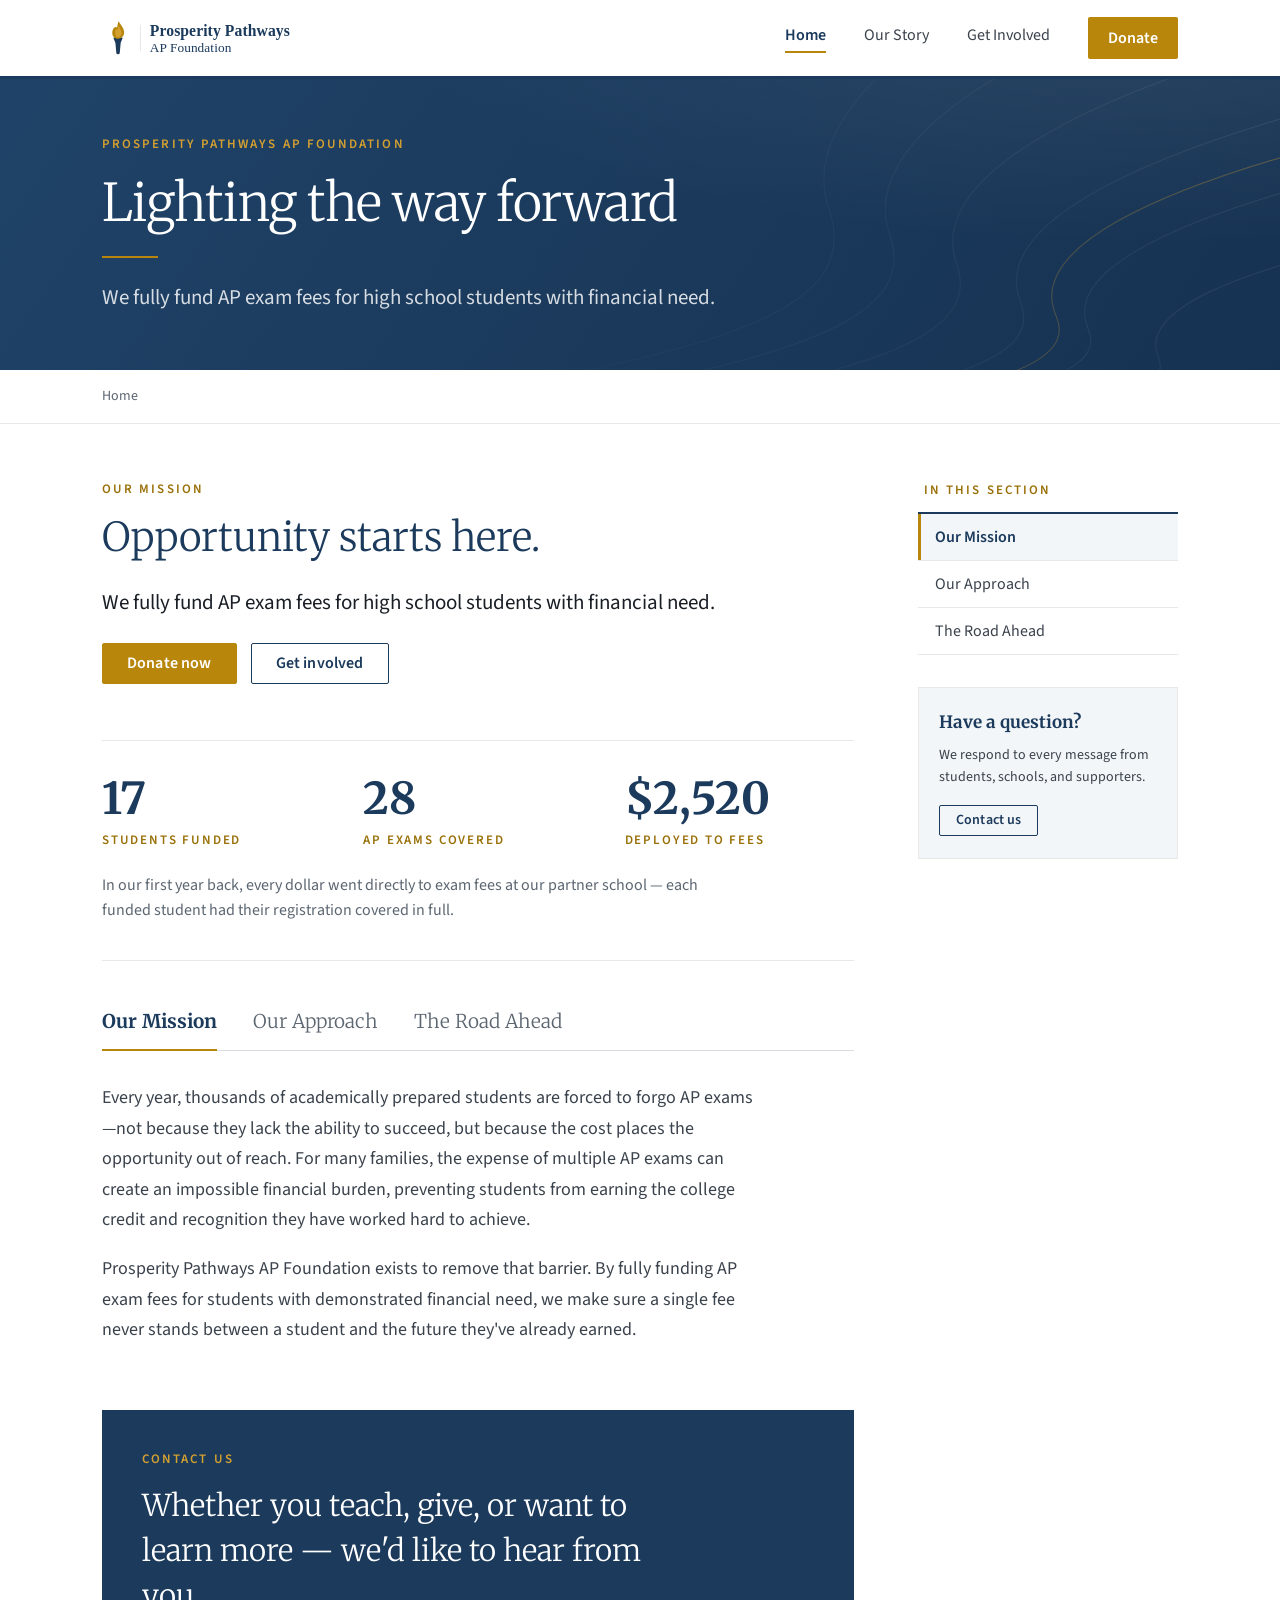
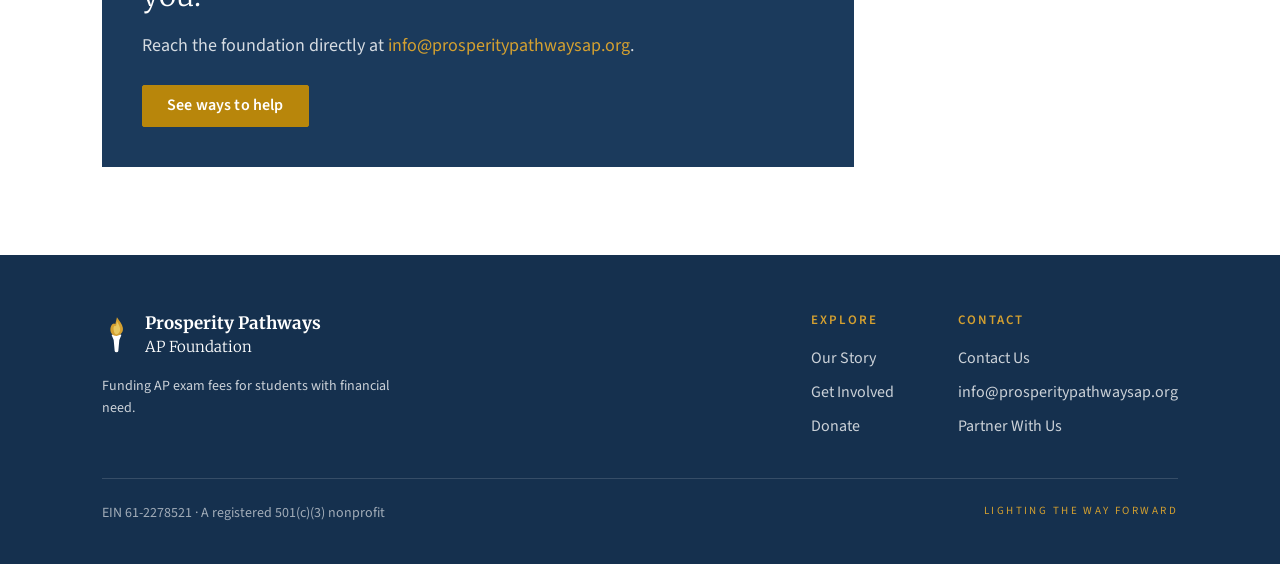
==== commit cbf59a3d: "MSA Removal" ====
--- a/index.html
+++ b/index.html
@@ -16,15 +16,15 @@
 <body>
   <header class="nav">
     <div class="container nav-inner">
-      <a class="nav-logo" href="index.html"><img src="assets/logo-horizontal.svg" alt="Prosperity Pathways AP Foundation"></a>
+      <a class="nav-logo" href="/"><img src="assets/logo-horizontal.svg" alt="Prosperity Pathways AP Foundation"></a>
       <button class="nav-toggle" aria-label="Open menu" aria-expanded="false">
         <span></span><span></span><span></span>
       </button>
       <nav class="nav-links">
-        <a href="index.html" class="active">Home</a>
-        <a href="our-story.html">Our Story</a>
-        <a href="get-involved.html">Get Involved</a>
-        <a href="donate.html" class="cta">Donate</a>
+        <a href="/" class="active">Home</a>
+        <a href="/our-story">Our Story</a>
+        <a href="/get-involved">Get Involved</a>
+        <a href="/donate" class="cta">Donate</a>
       </nav>
     </div>
   </header>
@@ -72,8 +72,8 @@
       </div>
       <p class="lead">We fully fund AP exam fees for high school students with financial need.</p>
       <div class="btn-row" style="margin-bottom:56px">
-        <a href="donate.html" class="btn btn-donate">Donate now</a>
-        <a href="get-involved.html" class="btn btn-secondary">Get involved</a>
+        <a href="/donate" class="btn btn-donate">Donate now</a>
+        <a href="/get-involved" class="btn btn-secondary">Get involved</a>
       </div>
 
       <div class="impact-stats">
@@ -91,7 +91,7 @@
             <div class="stat-label">Deployed to fees</div>
           </div>
         </div>
-        <p class="stat-note">In our first year back, every dollar went directly to exam fees at Lindblom Math and Science Academy &mdash; no student paid a cent.</p>
+        <p class="stat-note">In our first year back, every dollar went directly to exam fees at our partner school &mdash; each funded student had their registration covered in full.</p>
       </div>
 
       <div class="tabs">
@@ -109,7 +109,7 @@
           <p>We work directly through schools rather than around them. We identify students who may qualify and confirm their eligibility together with the school, then fund the exam fee directly and register it before the deadline.</p>
         </div>
         <div class="tabpanel prose" data-panel="road" hidden>
-          <p>In our first year back we funded 28 AP exams for 17 students at Lindblom Math and Science Academy. The road ahead is straightforward: deepen our partnerships, expand to new schools, provide preparation resources, and ensure no eligible student in our partner districts misses an exam over cost.</p>
+          <p>In our first year back we funded 28 AP exams for 17 students at our partner school. The road ahead is straightforward: deepen our partnerships, expand to new schools, and ensure no eligible student in our partner districts misses an exam over cost.</p>
           <p>Growth, for us, is measured in helping more students acheive their goals.</p>
         </div>
       </div>
@@ -118,7 +118,7 @@
         <div class="eyebrow">Contact Us</div>
         <h3>Whether you teach, give, or want to learn more &mdash; we'd like to hear from you.</h3>
         <p>Reach the foundation directly at <a href="mailto:info@prosperitypathwaysap.org">info@prosperitypathwaysap.org</a>.</p>
-        <a href="get-involved.html" class="btn btn-donate">See ways to help</a>
+        <a href="/get-involved" class="btn btn-donate">See ways to help</a>
       </div>
     </main>
 
@@ -136,7 +136,7 @@
       <div class="side-help">
         <h3>Have a question?</h3>
         <p>We respond to every message from students, schools, and supporters.</p>
-        <a href="contact.html" class="btn btn-secondary btn-sm">Contact us</a>
+        <a href="/contact" class="btn btn-secondary btn-sm">Contact us</a>
       </div>
     </aside>
   </div>
@@ -155,17 +155,17 @@
           <div>
             <h4>Explore</h4>
             <ul>
-              <li><a href="our-story.html">Our Story</a></li>
-              <li><a href="get-involved.html">Get Involved</a></li>
-              <li><a href="donate.html">Donate</a></li>
+              <li><a href="/our-story">Our Story</a></li>
+              <li><a href="/get-involved">Get Involved</a></li>
+              <li><a href="/donate">Donate</a></li>
             </ul>
           </div>
           <div>
             <h4>Contact</h4>
             <ul>
-              <li><a href="contact.html">Contact Us</a></li>
+              <li><a href="/contact">Contact Us</a></li>
               <li><a href="mailto:info@prosperitypathwaysap.org">info@prosperitypathwaysap.org</a></li>
-              <li><a href="partner-with-us.html">Partner With Us</a></li>
+              <li><a href="/partner-with-us">Partner With Us</a></li>
             </ul>
           </div>
         </div>
@@ -215,5 +215,6 @@
       }
     })();
   </script>
+<script type='module' src='https://static.cloudflareinsights.com/beacon.min.js' data-cf-beacon='{"token": "5867e298466c48e295efdd9d15eae82a"}'></script>
 </body>
 </html>
--- a/site.css
+++ b/site.css
@@ -142,6 +142,11 @@
 .impact-list .rec-tag{display:inline-block;margin-left:8px;font-size:11px;font-weight:700;letter-spacing:.08em;text-transform:uppercase;color:var(--gold-700);background:var(--white);padding:2px 8px;border-radius:999px;vertical-align:middle}
 .donate-action{display:flex;align-items:center;gap:18px;flex-wrap:wrap;margin-bottom:8px}
 .donate-widget{margin-bottom:8px;max-width:480px}
+.donate-action .note{font-size:14px;color:var(--ink-500)}
+.donate-action .note strong{color:var(--navy-800)}
+.other-input{font-family:var(--font-sans,inherit);font-size:16px;padding:13px 16px;border:1px solid var(--line-300);
+  border-radius:4px;width:160px;color:var(--navy-800)}
+.other-input:focus{outline:none;border-color:var(--navy-800)}
 
 /* ---- Impact stats (home) ---- */
 .impact-stats{border-top:1px solid var(--line-200);border-bottom:1px solid var(--line-200);
@@ -150,11 +155,6 @@
 .impact-stats .stat-num{font-family:var(--font-serif);font-weight:700;font-size:44px;line-height:1;color:var(--navy-800)}
 .impact-stats .stat-label{font-size:13px;font-weight:600;letter-spacing:.14em;text-transform:uppercase;color:var(--gold-700);margin-top:10px}
 .impact-stats .stat-note{font-size:16px;line-height:1.6;color:var(--ink-500);margin:0;max-width:620px}
-.donate-action .note{font-size:14px;color:var(--ink-500)}
-.donate-action .note strong{color:var(--navy-800)}
-.other-input{font-family:var(--font-sans,inherit);font-size:16px;padding:13px 16px;border:1px solid var(--line-300);
-  border-radius:4px;width:160px;color:var(--navy-800)}
-.other-input:focus{outline:none;border-color:var(--navy-800)}
 
 /* ---- Definition list (contact) ---- */
 .dl{margin:0;display:grid;grid-template-columns:140px 1fr;row-gap:12px;font-size:16px}
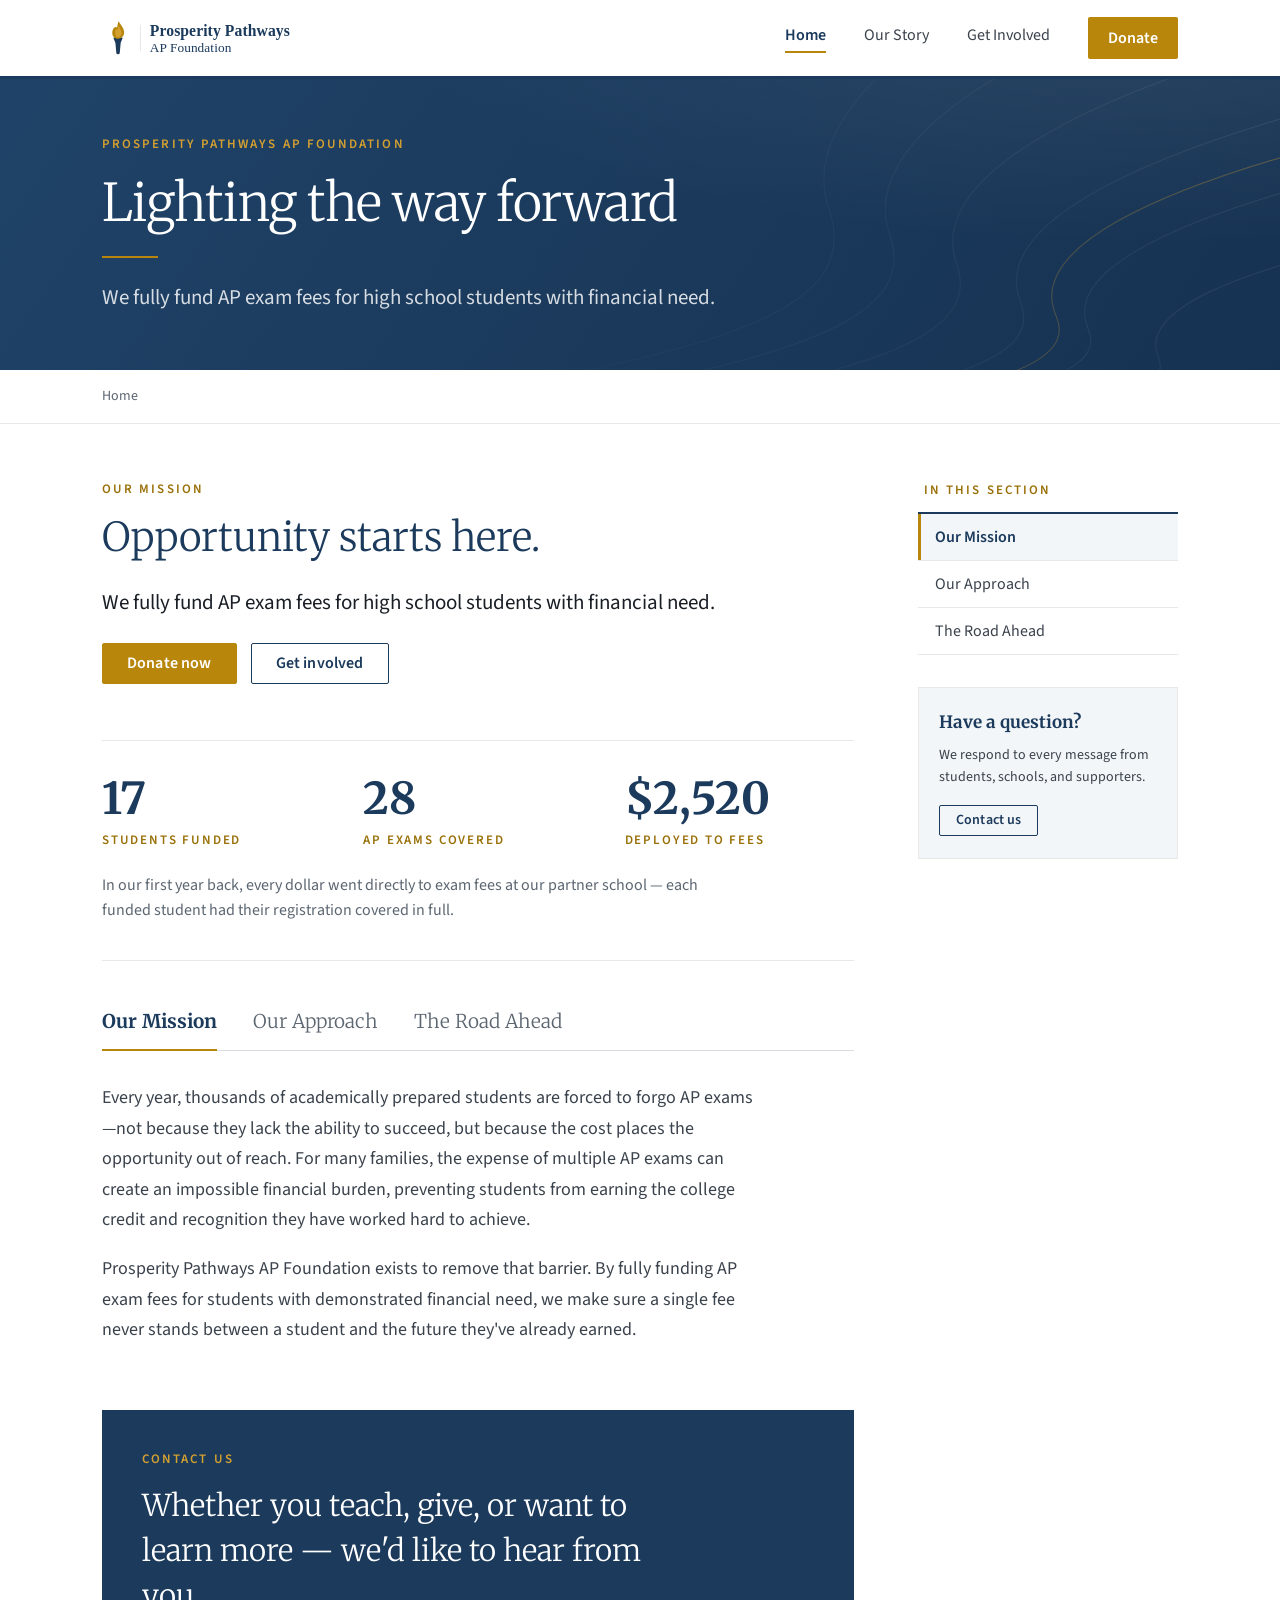
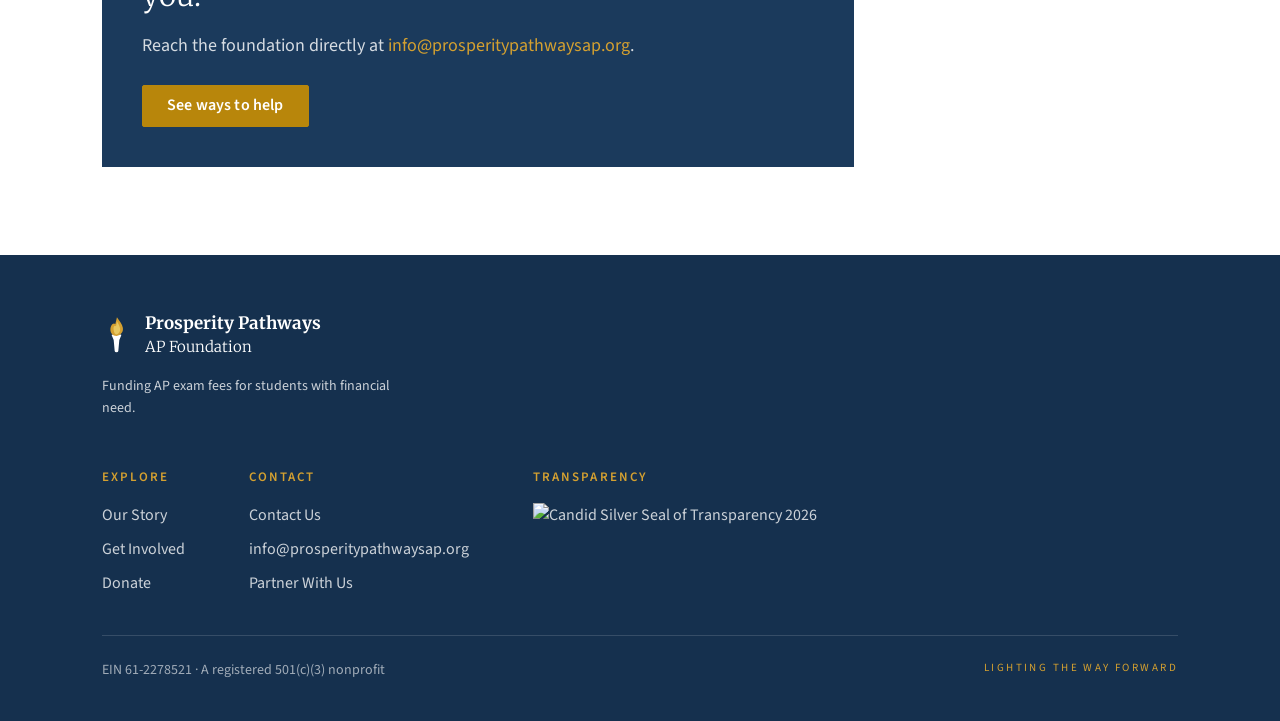
==== commit 90ae71fc: "Candid Seal Update" ====
--- a/index.html
+++ b/index.html
@@ -4,7 +4,7 @@
   <meta charset="utf-8">
   <meta name="viewport" content="width=device-width, initial-scale=1">
   <meta name="format-detection" content="telephone=no, date=no, address=no, email=no">
-  <title>Prosperity Pathways AP Foundation</title>
+  <title>Home | Prosperity Pathways AP</title>
   <meta name="description" content="A student-founded 501(c)(3) that fully funds AP exam fees for high school students with financial need.">
   <link rel="icon" href="assets/app-icon.svg">
   <link rel="stylesheet" href="site.css">
@@ -167,6 +167,10 @@
               <li><a href="mailto:info@prosperitypathwaysap.org">info@prosperitypathwaysap.org</a></li>
               <li><a href="/partner-with-us">Partner With Us</a></li>
             </ul>
+          </div>
+          <div>
+            <h4>Transparency</h4>
+            <a class="footer-seal" aria-label="Prosperity Pathways AP Foundation Candid profile" href="https://app.candid.org/profile/16427562/prosperity-pathways-ap-foundation-61-2278521/?pkId=6323ff2e-904f-4595-a7a8-46c8ab65e9bf" target="_blank" rel="noopener"><img alt="Candid Silver Seal of Transparency 2026" src="https://widgets.guidestar.org/prod/v1/pdp/transparency-seal/16427562/svg"></a>
           </div>
         </div>
       </div>
--- a/site.css
+++ b/site.css
@@ -215,10 +215,20 @@
 .footer-cols ul{list-style:none;margin:0;padding:0;display:flex;flex-direction:column;gap:10px}
 .footer-cols a{color:rgba(255,255,255,.78);transition:color .12s var(--ease)}
 .footer-cols a:hover{color:var(--white)}
+.footer-seal{display:inline-block}
+.footer-seal img{height:92px;width:auto;display:block}
 .footer-bot{border-top:1px solid rgba(255,255,255,.14);margin-top:40px;padding-top:24px;
   display:flex;justify-content:space-between;gap:16px;flex-wrap:wrap}
 .footer-bot .ein{font-size:14px;color:rgba(255,255,255,.6)}
 .footer-bot .tag{font-size:11px;letter-spacing:.22em;text-transform:uppercase;color:var(--gold-400)}
+/* ---- Candid seal callout ---- */
+.seal-block{display:flex;align-items:center;gap:20px;background:var(--navy-050);
+  border:1px solid var(--line-200);padding-top:20px;padding-bottom:20px;
+  padding-left:20px;padding-right:20px;margin-bottom:32px;max-width:620px}
+.seal-block img{height:96px;width:auto;display:block;flex:none}
+.seal-block .seal-text strong{display:block;font-family:var(--font-serif);font-weight:700;
+  font-size:15px;color:var(--navy-800);margin-bottom:6px}
+.seal-block .seal-text p{font-size:14px;line-height:1.6;color:var(--ink-700);margin:0}
 
 /* ---- Form embed (share your story) ---- */
 .form-embed{width:100%;border:1px solid var(--line-300);border-radius:4px;margin:24px 0}
@@ -273,4 +283,6 @@
   body{overflow-x:hidden}
   .impact-stats .stat-row{grid-template-columns:1fr;gap:24px}
   .impact-stats .stat-num{font-size:36px}
-}
+  .seal-block{flex-direction:column;align-items:flex-start;gap:14px}
+  .footer-seal img{height:80px}
+}
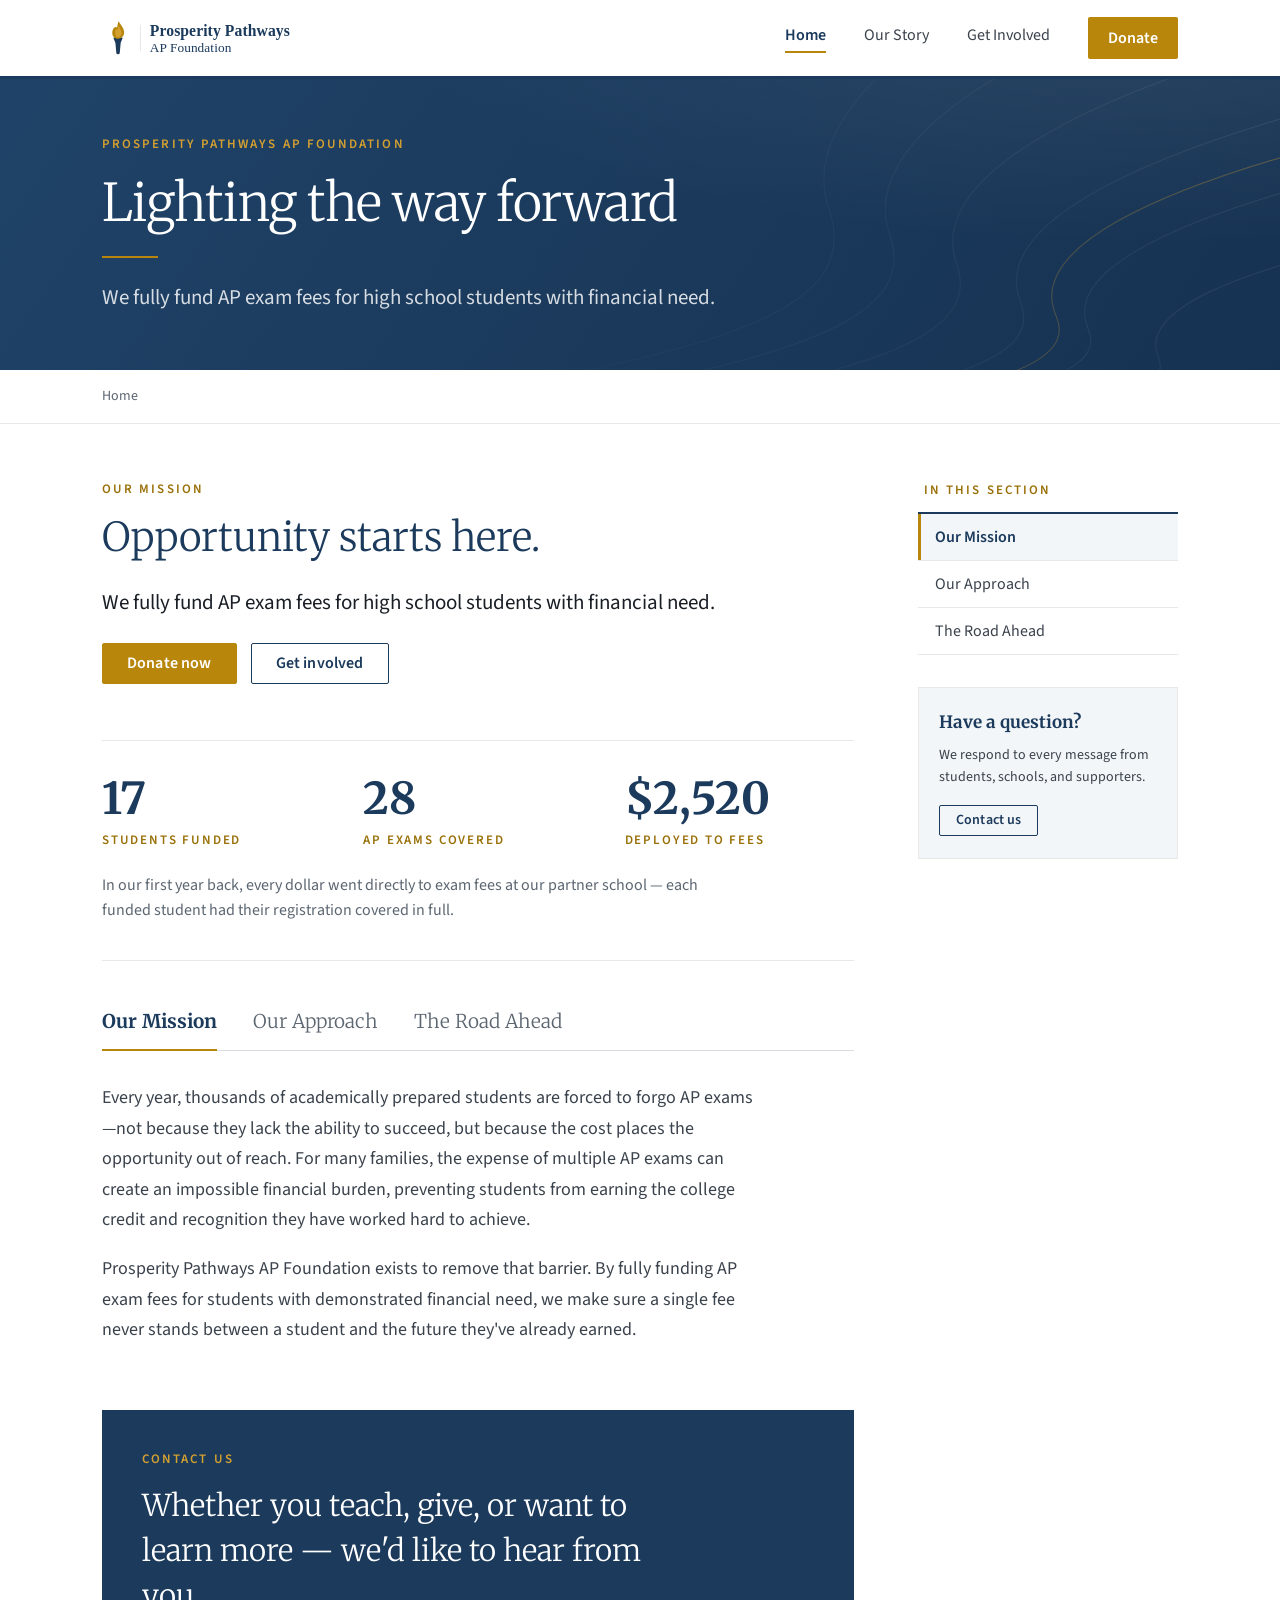
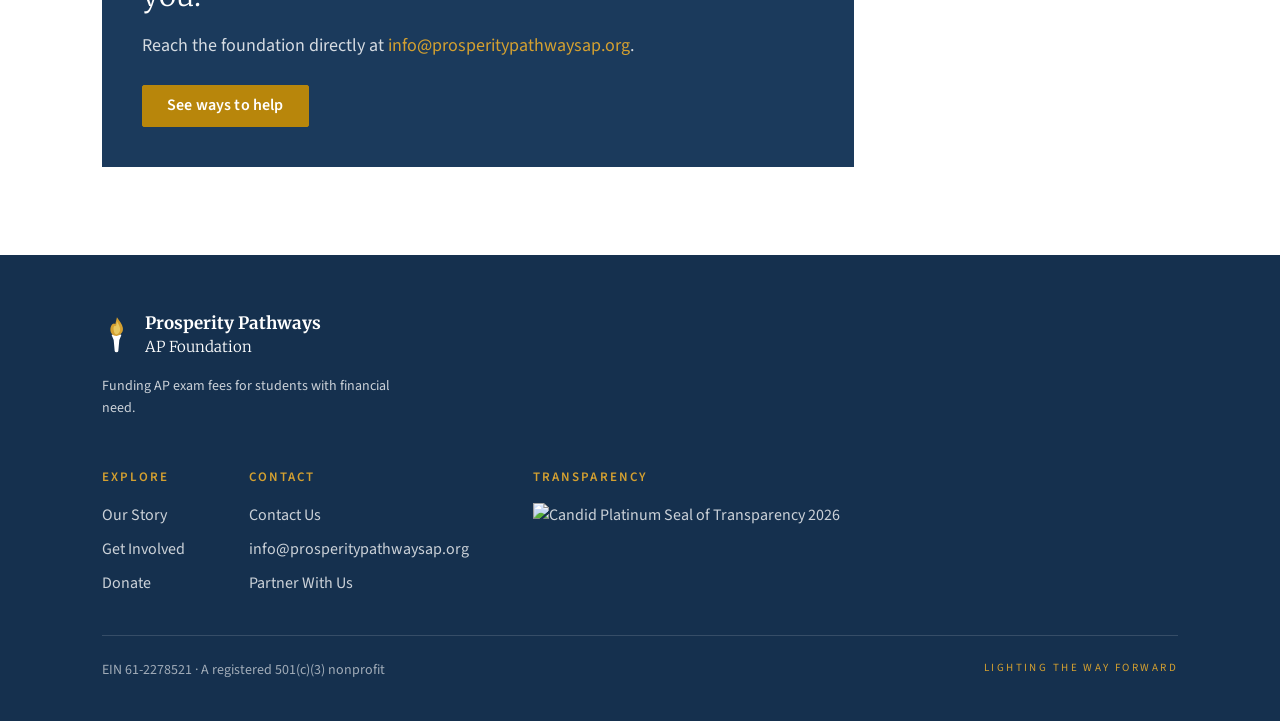
==== commit ebab560e: "Platinum Update" ====
--- a/index.html
+++ b/index.html
@@ -170,7 +170,7 @@
           </div>
           <div>
             <h4>Transparency</h4>
-            <a class="footer-seal" aria-label="Prosperity Pathways AP Foundation Candid profile" href="https://app.candid.org/profile/16427562/prosperity-pathways-ap-foundation-61-2278521/?pkId=6323ff2e-904f-4595-a7a8-46c8ab65e9bf" target="_blank" rel="noopener"><img alt="Candid Silver Seal of Transparency 2026" src="https://widgets.guidestar.org/prod/v1/pdp/transparency-seal/16427562/svg"></a>
+            <a class="footer-seal" aria-label="Prosperity Pathways AP Foundation Candid profile" href="https://app.candid.org/profile/16427562/prosperity-pathways-ap-foundation-61-2278521/?pkId=6323ff2e-904f-4595-a7a8-46c8ab65e9bf" target="_blank" rel="noopener"><img alt="Candid Platinum Seal of Transparency 2026" src="https://widgets.guidestar.org/prod/v1/pdp/transparency-seal/16427562/svg"></a>
           </div>
         </div>
       </div>
